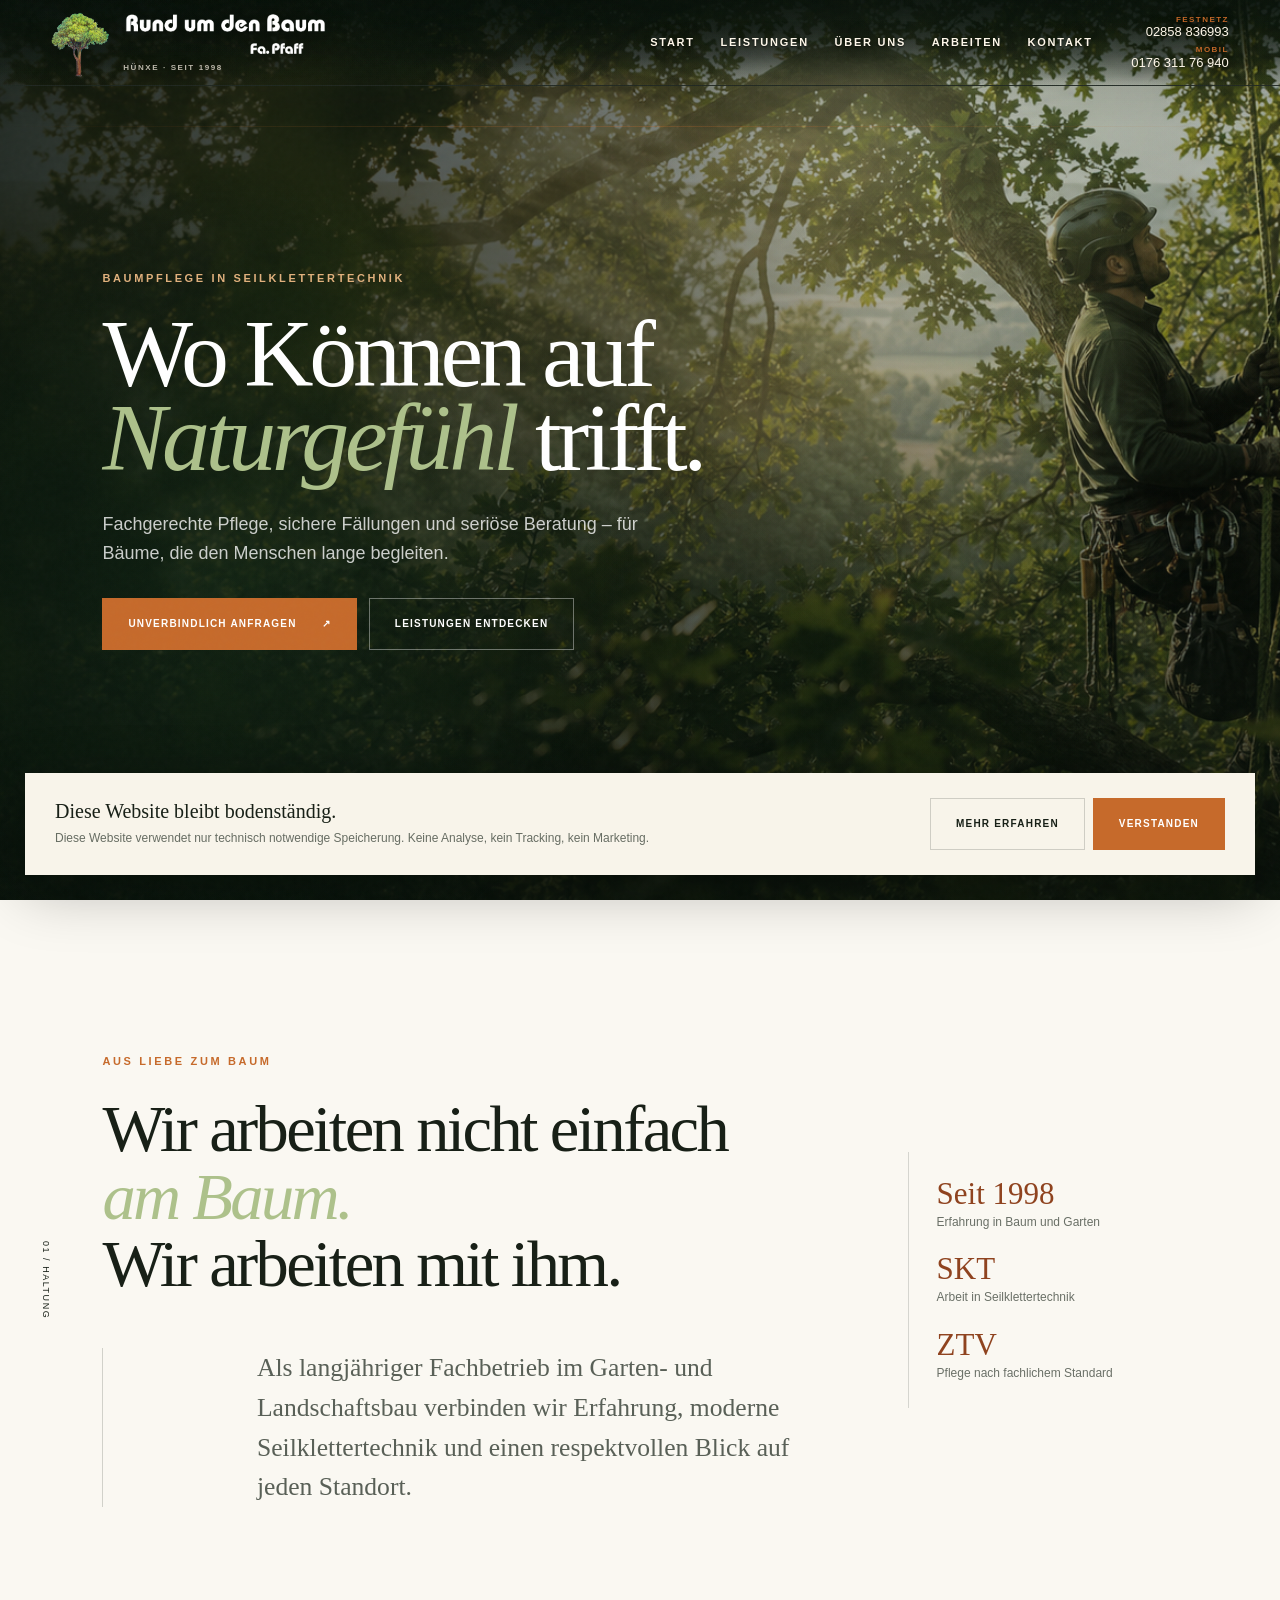
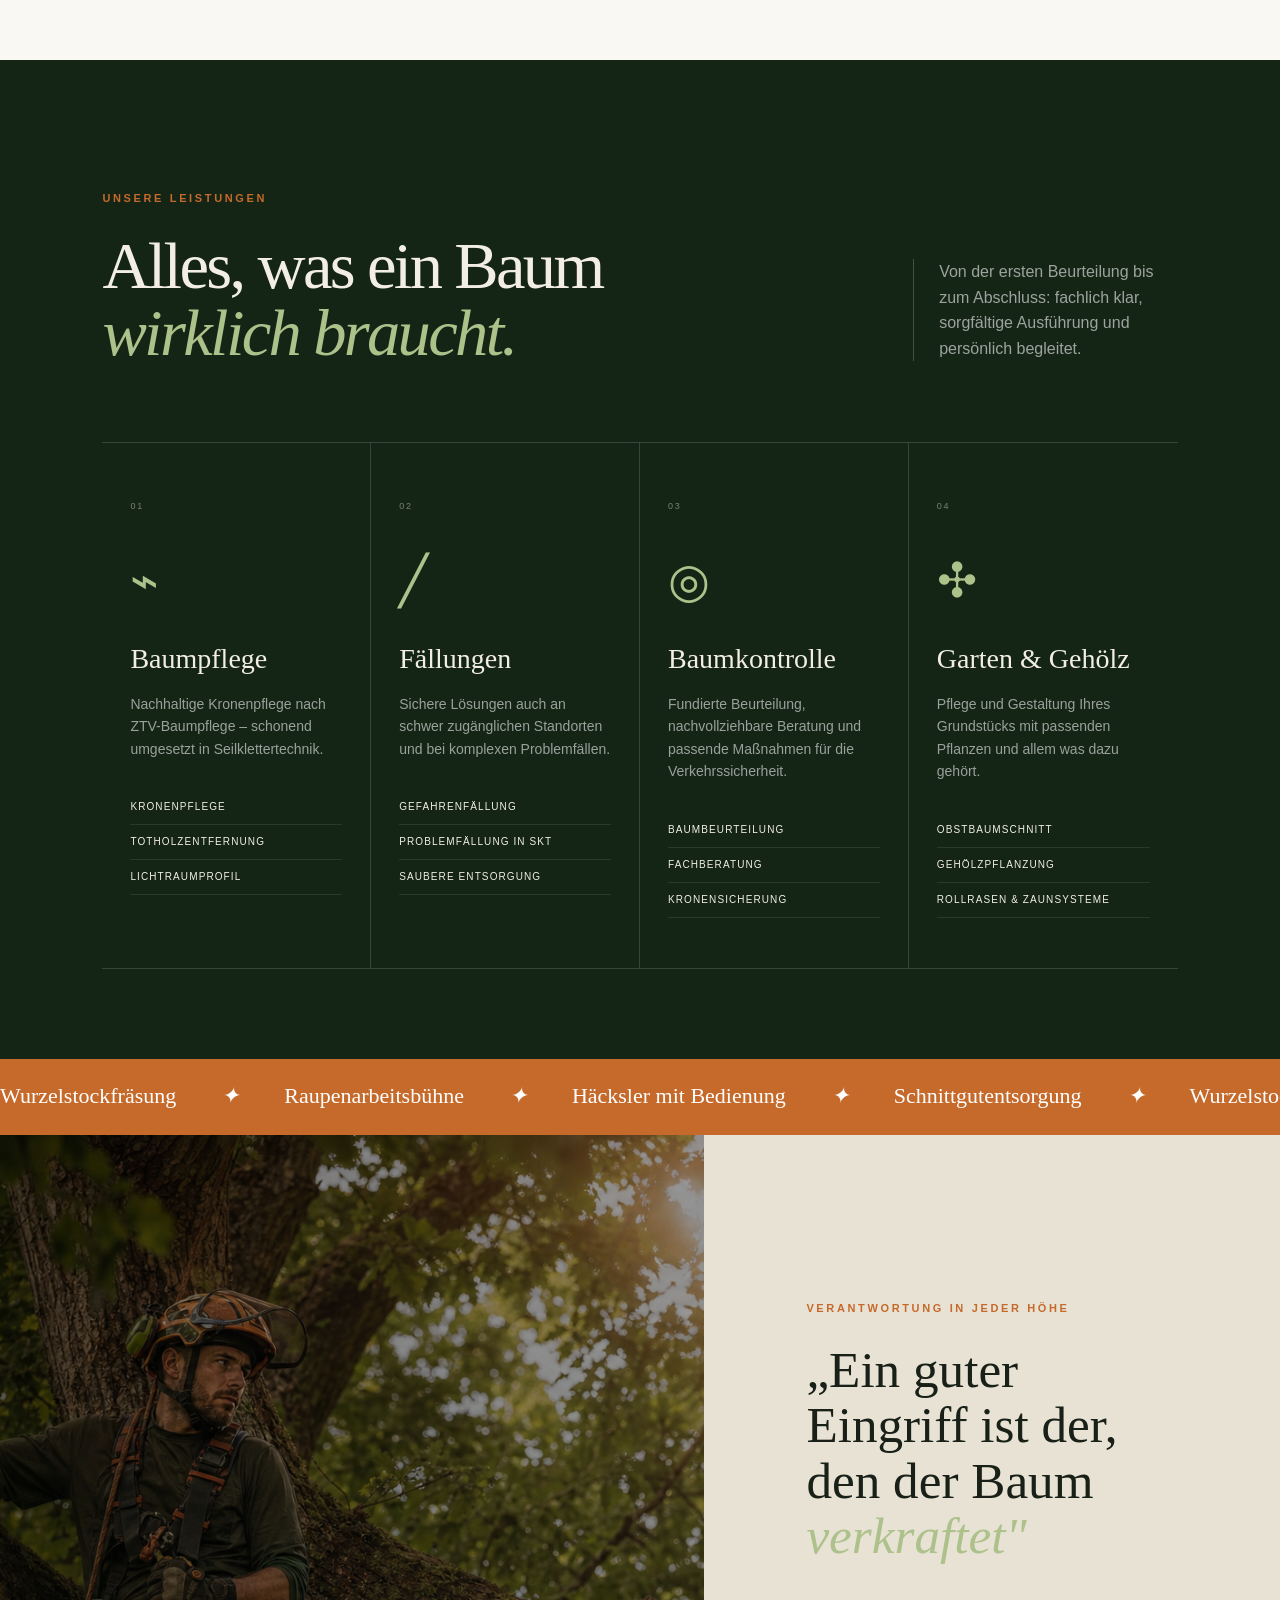
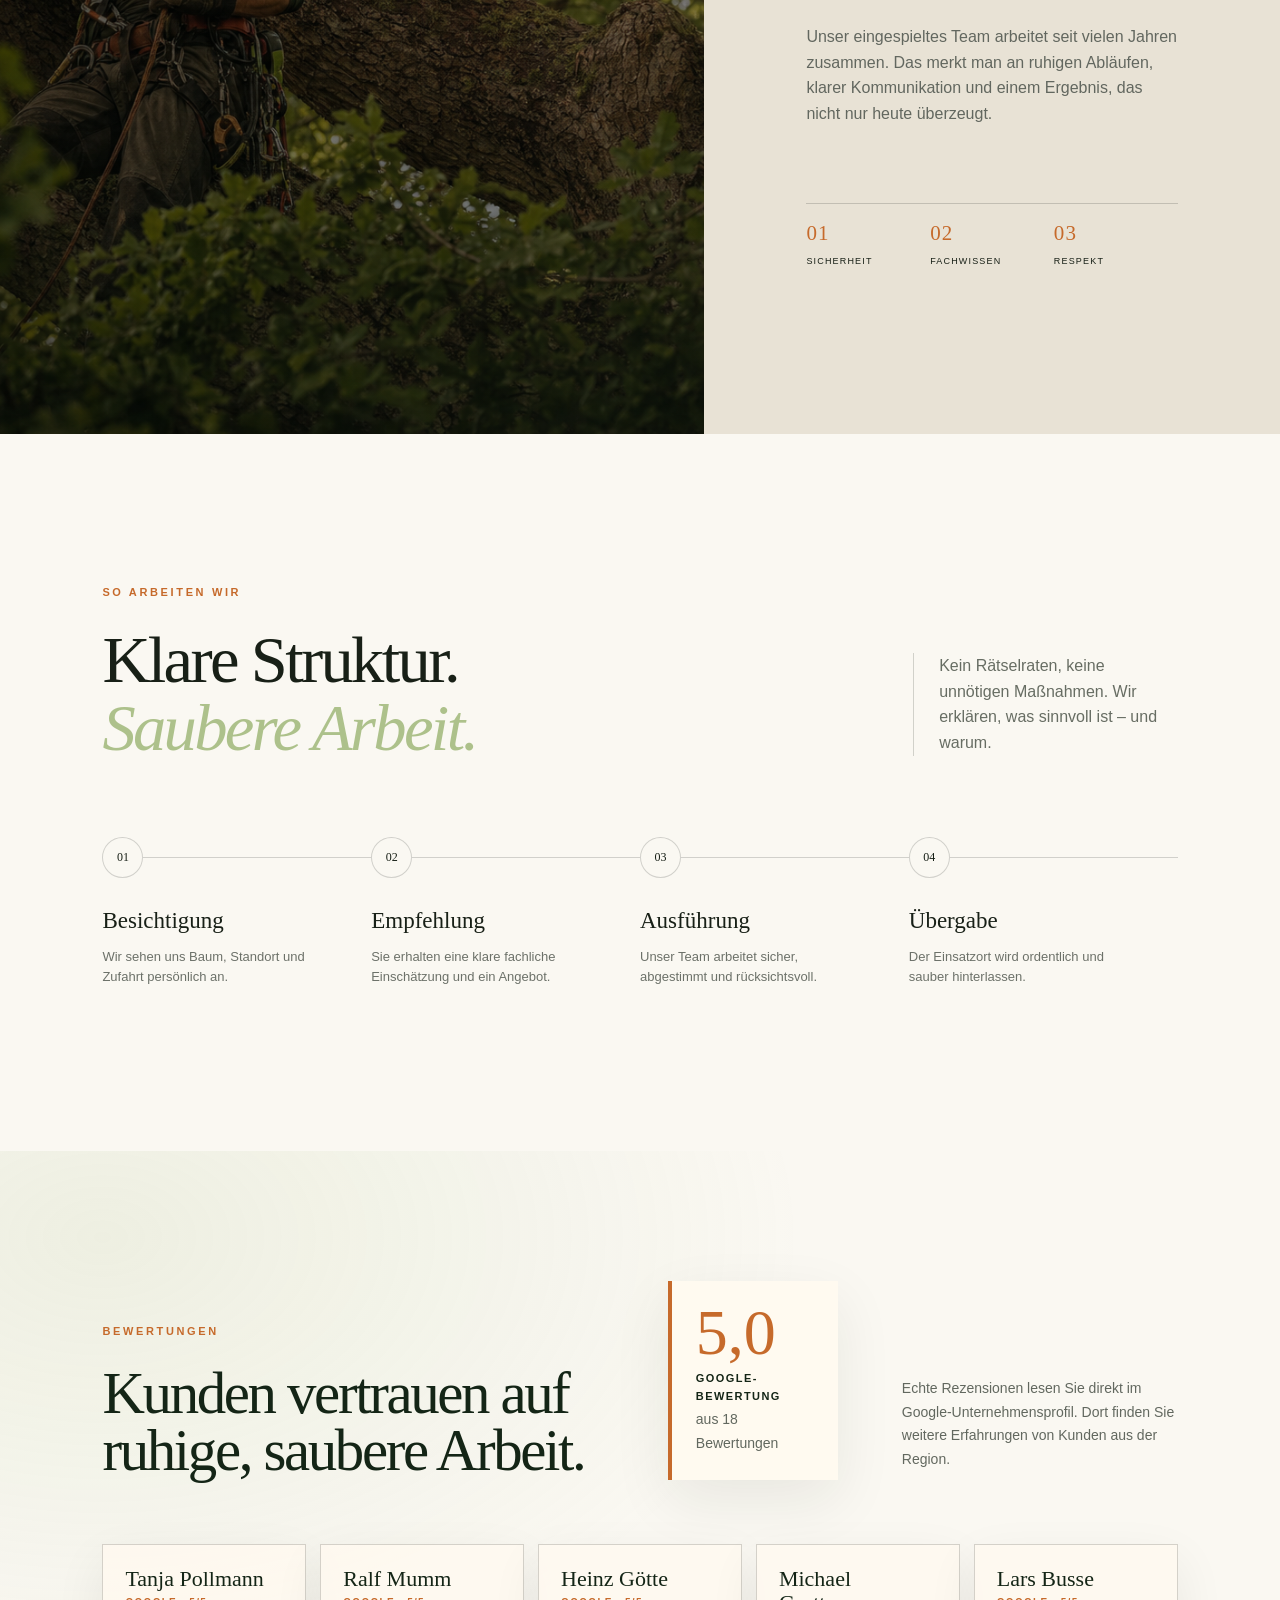
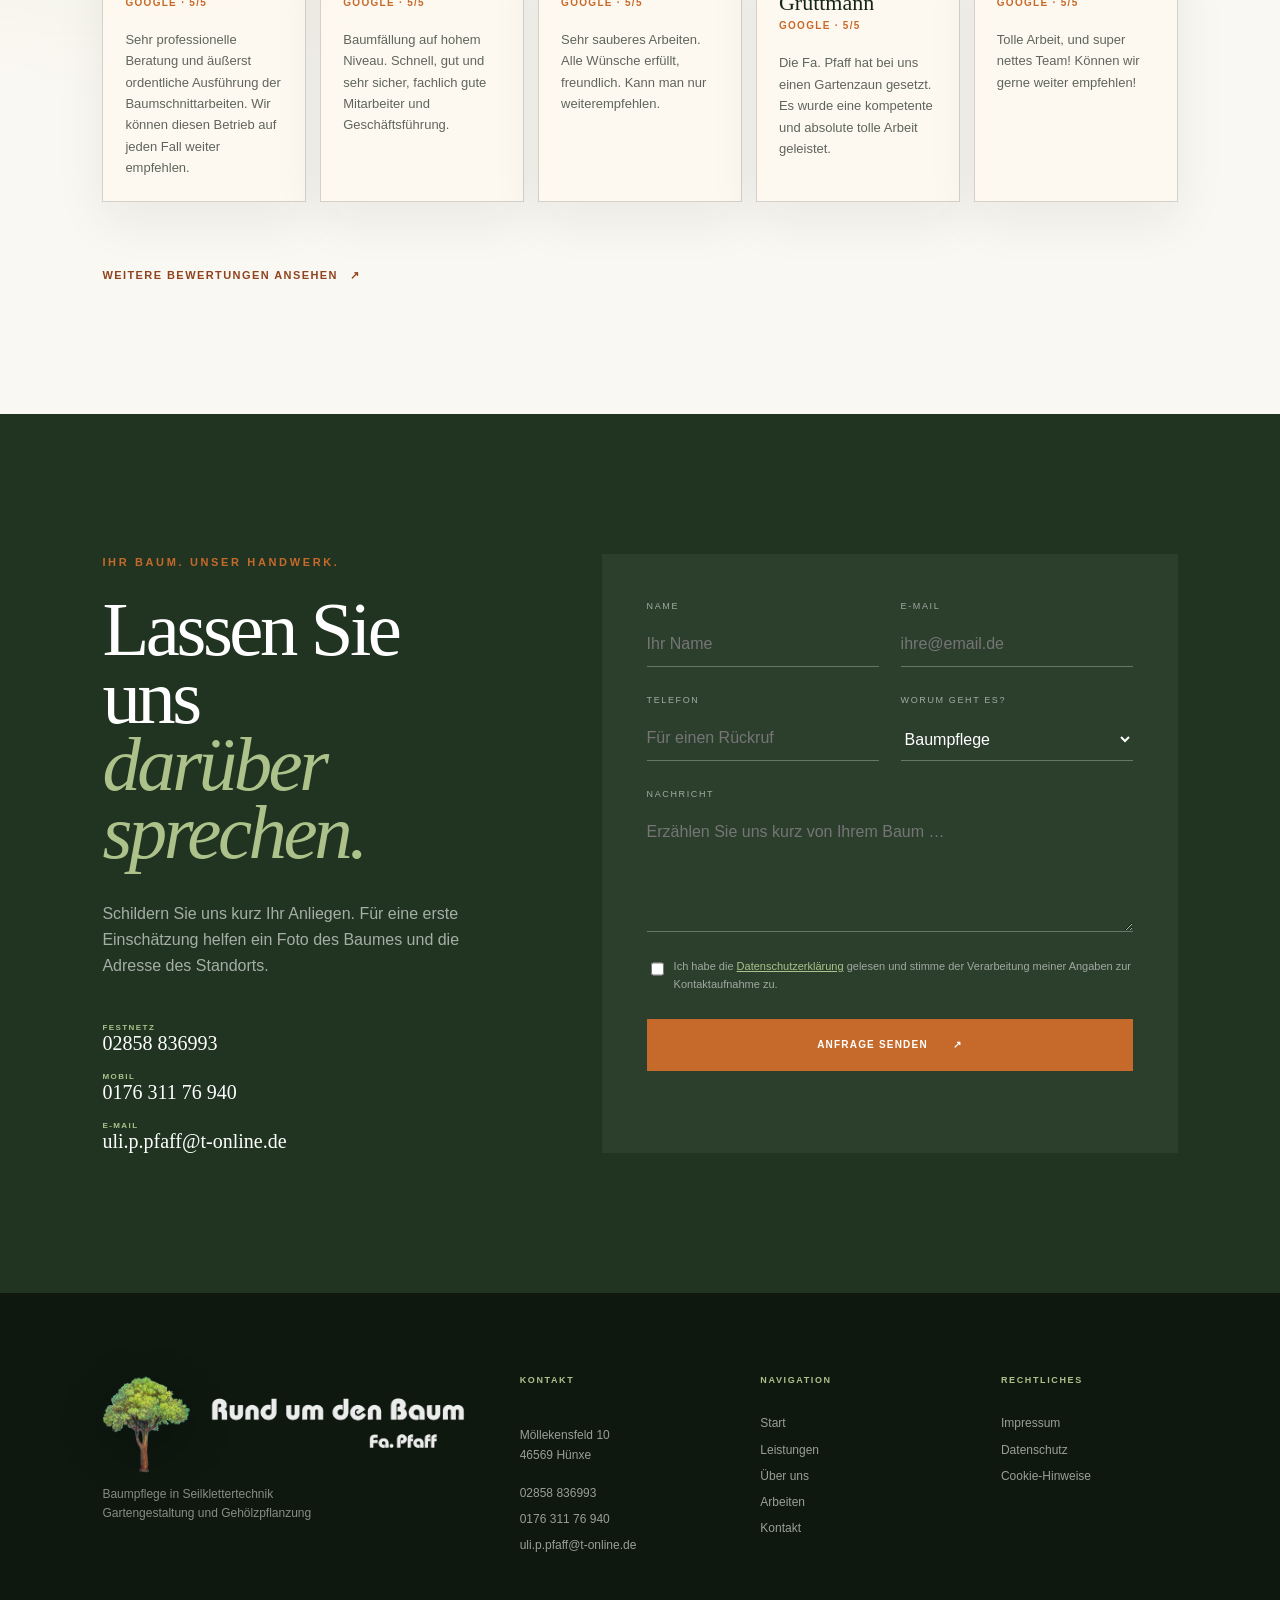
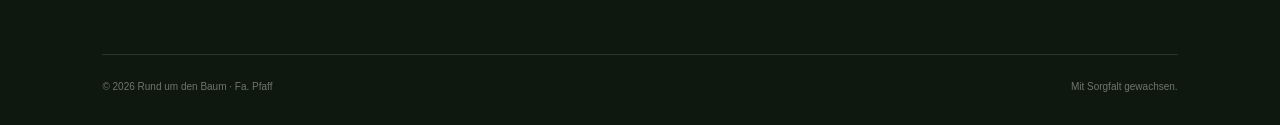
==== index.html @ 2cb0882c "feat: finalize Pfaff website structure, form flow and invoice assets" ====
<!doctype html>
<html lang="de">
<head>
  <meta charset="utf-8">
  <meta name="viewport" content="width=device-width,initial-scale=1">
  <meta name="description" content="Rund um den Baum - Fachbetrieb für Baumpflege, Baumfällung und Gartengestaltung in Hünxe und Umgebung.">

  <title>Rund um den Baum | Fa. Pfaff</title>

  <link rel="icon" href="assets/favicon/pfaff-icon.ico?v=20260626" sizes="any">
  <link rel="icon" type="image/png" sizes="32x32" href="assets/favicon/pfaff-icon-32.png?v=20260626">
  <link rel="icon" type="image/png" sizes="16x16" href="assets/favicon/pfaff-icon-16.png?v=20260626">
  <link rel="apple-touch-icon" sizes="180x180" href="assets/favicon/pfaff-apple-touch.png?v=20260626">
  <link rel="manifest" href="site.webmanifest?v=20260626">

  <link rel="stylesheet" href="styles/variables.css">
  <link rel="stylesheet" href="styles/global.css">
  <link rel="stylesheet" href="styles/start.css">
</head>

<body>
  <div class="page-noise" aria-hidden="true"></div>

  <header class="site-header">
    <a class="brand" href="index.html" aria-label="Rund um den Baum - Startseite">
      <span class="brand-tree">
        <img src="assets/media/logo-tree.png" alt="">
      </span>

      <span class="brand-wordmark-wrap">
        <img class="brand-wordmark" src="assets/media/logo-wordmark.png" alt="Rund um den Baum · Fa. Pfaff">
        <span class="brand-meta">Hünxe · seit 1998</span>
      </span>
    </a>

    <button class="menu-toggle" type="button" aria-expanded="false" aria-controls="main-nav">
      <span></span>
      <span></span>
    </button>

    <nav id="main-nav" aria-label="Hauptnavigation">
      <a href="index.html">Start</a>
      <a href="services.html">Leistungen</a>
      <a href="about.html">Über uns</a>
      <a href="projects.html">Arbeiten</a>
      <a href="contact.html">Kontakt</a>
      <a class="nav-mobile-contact" href="mailto:uli.p.pfaff@t-online.de">E-Mail schreiben</a>
    </nav>

    <div class="header-contact" aria-label="Telefonnummern">
      <a href="tel:+492858836993">
        <span>Festnetz</span>
        02858 836993
      </a>

      <a href="tel:+4917631176940">
        <span>Mobil</span>
        0176 311 76 940
      </a>
    </div>
  </header>

  <main>
    <section class="hero" id="start" data-header-theme="dark">
      <video
        class="hero-video"
        autoplay
        muted
        loop
        playsinline
        poster="assets/media/hero-arborist.png"
        aria-hidden="true"
      >
        <source src="assets/media/hero-tree-video.mp4" type="video/mp4">
      </video>

      <div class="sun-wash" aria-hidden="true"></div>
      <div class="leaf-field" aria-hidden="true"></div>

      <div class="hero-content">
        <p class="eyebrow reveal">Baumpflege in Seilklettertechnik</p>

        <h1 class="reveal">
          Wo Können auf<br>
          <em>Naturgefühl</em> trifft.
        </h1>

        <p class="hero-lead reveal">
          Fachgerechte Pflege, sichere Fällungen und seriöse Beratung – für Bäume,
          die den Menschen lange begleiten.
        </p>

        <div class="hero-actions reveal">
          <a class="button button-primary" href="contact.html">
            Unverbindlich anfragen <span>↗</span>
          </a>

          <a class="button button-ghost" href="services.html">
            Leistungen entdecken
          </a>
        </div>
      </div>

      <div class="hero-trust reveal">
        <span><b>SKT</b> Seilklettertechnik</span>
        <span><b>ZTV</b> Fachgerechte Pflege</span>
        <span><b>Seit 1998</b> zertifizierter Fachbetrieb</span>
      </div>

      <a class="scroll-cue" href="index.html#intro">
        <span>Entdecken</span>
        <i></i>
      </a>
    </section>

    <section class="intro section-light" id="intro" data-header-theme="light">
      <div class="section-index reveal">01 / Haltung</div>

      <div class="intro-copy">
        <p class="eyebrow reveal">Aus Liebe zum Baum</p>

        <h2 class="display reveal">
          Wir arbeiten nicht einfach <em>am Baum.</em><br>
          Wir arbeiten mit ihm.
        </h2>

        <p class="large-copy reveal">
          Als langjähriger Fachbetrieb im Garten- und Landschaftsbau verbinden wir
          Erfahrung, moderne Seilklettertechnik und einen respektvollen Blick auf
          jeden Standort.
        </p>
      </div>

      <div class="intro-proof reveal" aria-label="Fachliche Eckdaten">
        <span>
          <b>Seit 1998</b>
          Erfahrung in Baum und Garten
        </span>

        <span>
          <b>SKT</b>
          Arbeit in Seilklettertechnik
        </span>

        <span>
          <b>ZTV</b>
          Pflege nach fachlichem Standard
        </span>
      </div>
    </section>

    <section class="services section-dark" id="leistungen" data-header-theme="dark">
      <div class="section-heading">
        <div>
          <p class="eyebrow reveal">Unsere Leistungen</p>

          <h2 class="display reveal">
            Alles, was ein Baum<br>
            <em>wirklich braucht.</em>
          </h2>
        </div>

        <p class="section-note reveal">
          Von der ersten Beurteilung bis zum Abschluss: fachlich klar,
          sorgfältige Ausführung und persönlich begleitet.
        </p>
      </div>

      <div class="service-list">
        <article class="service-card reveal">
          <span class="service-number">01</span>
          <div class="service-icon">⌁</div>

          <h3>Baumpflege</h3>

          <p>
            Nachhaltige Kronenpflege nach ZTV-Baumpflege – schonend umgesetzt
            in Seilklettertechnik.
          </p>

          <ul>
            <li>Kronenpflege</li>
            <li>Totholzentfernung</li>
            <li>Lichtraumprofil</li>
          </ul>
        </article>

        <article class="service-card reveal">
          <span class="service-number">02</span>
          <div class="service-icon">╱</div>

          <h3>Fällungen</h3>

          <p>
            Sichere Lösungen auch an schwer zugänglichen Standorten und bei
            komplexen Problemfällen.
          </p>

          <ul>
            <li>Gefahrenfällung</li>
            <li>Problemfällung in SKT</li>
            <li>Saubere Entsorgung</li>
          </ul>
        </article>

        <article class="service-card reveal">
          <span class="service-number">03</span>
          <div class="service-icon">◎</div>

          <h3>Baumkontrolle</h3>

          <p>
            Fundierte Beurteilung, nachvollziehbare Beratung und passende
            Maßnahmen für die Verkehrssicherheit.
          </p>

          <ul>
            <li>Baumbeurteilung</li>
            <li>Fachberatung</li>
            <li>Kronensicherung</li>
          </ul>
        </article>

        <article class="service-card reveal">
          <span class="service-number">04</span>
          <div class="service-icon">✣</div>

          <h3>Garten & Gehölz</h3>

          <p>
            Pflege und Gestaltung Ihres Grundstücks mit passenden Pflanzen und allem  was dazu gehört.
          </p>

          <ul>
            <li>Obstbaumschnitt</li>
            <li>Gehölzpflanzung</li>
            <li>Rollrasen & Zaunsysteme</li>
          </ul>
        </article>
      </div>

      <div class="service-ticker" aria-label="Weitere Leistungen">
        <div>
          <span>Wurzelstockfräsung</span>
          <i>✦</i>
          <span>Raupenarbeitsbühne</span>
          <i>✦</i>
          <span>Häcksler mit Bedienung</span>
          <i>✦</i>
          <span>Schnittgutentsorgung</span>
          <i>✦</i>
        </div>
      </div>
    </section>

    <section class="manifesto" id="haltung" data-header-theme="light">
      <div
        class="manifesto-image"
        role="img"
        aria-label="Baumpfleger arbeitet professionell in einer alten Baumkrone"
      ></div>

      <div class="manifesto-panel">
        <p class="eyebrow reveal">Verantwortung in jeder Höhe</p>

        <blockquote class="reveal">
          „Ein guter Eingriff ist der, den der Baum <em>verkraftet"</em> 
          
        </blockquote>

        <p class="reveal">
          Unser eingespieltes Team arbeitet seit vielen Jahren zusammen.
          Das merkt man an ruhigen Abläufen, klarer Kommunikation und einem
          Ergebnis, das nicht nur heute überzeugt.
        </p>

        <div class="values reveal">
          <span><b>01</b>Sicherheit</span>
          <span><b>02</b>Fachwissen</span>
          <span><b>03</b>Respekt</span>
        </div>
      </div>
    </section>

    <section class="process section-light" id="ablauf" data-header-theme="light">
      <div class="section-heading">
        <div>
          <p class="eyebrow reveal">So arbeiten wir</p>

          <h2 class="display reveal">
            Klare Struktur.<br>
            <em>Saubere Arbeit.</em>
          </h2>
        </div>

        <p class="section-note reveal">
          Kein Rätselraten, keine unnötigen Maßnahmen. Wir erklären, was sinnvoll
          ist – und warum.
        </p>
      </div>

      <div class="process-line">
        <article class="reveal">
          <b>01</b>
          <h3>Besichtigung</h3>
          <p>Wir sehen uns Baum, Standort und Zufahrt persönlich an.</p>
        </article>

        <article class="reveal">
          <b>02</b>
          <h3>Empfehlung</h3>
          <p>Sie erhalten eine klare fachliche Einschätzung und ein Angebot.</p>
        </article>

        <article class="reveal">
          <b>03</b>
          <h3>Ausführung</h3>
          <p>Unser Team arbeitet sicher, abgestimmt und rücksichtsvoll.</p>
        </article>

        <article class="reveal">
          <b>04</b>
          <h3>Übergabe</h3>
          <p>Der Einsatzort wird ordentlich und sauber hinterlassen.</p>
        </article>
      </div>
    </section>

    <section class="reviews-band section-light" data-header-theme="light">
      <div>
        <p class="eyebrow reveal">Bewertungen</p>

        <h2 class="reveal">
          Kunden vertrauen auf<br>
          ruhige, saubere Arbeit.
        </h2>
      </div>

      <div class="reviews-score reveal">
        <strong>5,0</strong>
        <span>Google-Bewertung</span>
        <small>aus 18 Bewertungen</small>
      </div>

      <p class="reviews-copy reveal">
        Echte Rezensionen lesen Sie direkt im Google-Unternehmensprofil.
        Dort finden Sie weitere Erfahrungen von Kunden aus der Region.
      </p>

      <div class="reviews-list">
        <article class="review-card reveal">
          <div><strong>Tanja Pollmann</strong><span>Google · 5/5</span></div>
          <p>Sehr professionelle Beratung und äußerst ordentliche Ausführung der Baumschnittarbeiten. Wir können diesen Betrieb auf jeden Fall weiter empfehlen.</p>
        </article>

        <article class="review-card reveal">
          <div><strong>Ralf Mumm</strong><span>Google · 5/5</span></div>
          <p>Baumfällung auf hohem Niveau. Schnell, gut und sehr sicher, fachlich gute Mitarbeiter und Geschäftsführung.</p>
        </article>

        <article class="review-card reveal">
          <div><strong>Heinz Götte</strong><span>Google · 5/5</span></div>
          <p>Sehr sauberes Arbeiten. Alle Wünsche erfüllt, freundlich. Kann man nur weiterempfehlen.</p>
        </article>

        <article class="review-card reveal">
          <div><strong>Michael Gruttmann</strong><span>Google · 5/5</span></div>
          <p>Die Fa. Pfaff hat bei uns einen Gartenzaun gesetzt. Es wurde eine kompetente und absolute tolle Arbeit geleistet.</p>
        </article>

        <article class="review-card reveal">
          <div><strong>Lars Busse</strong><span>Google · 5/5</span></div>
          <p>Tolle Arbeit, und super nettes Team! Können wir gerne weiter empfehlen!</p>
        </article>
      </div>

      <a
        class="reviews-link reveal"
        href="https://www.google.com/search?q=Joshua+Pfaff+-+Rund+um+den+Baum+-+Baumpflege+-+Ehemals+Ulrich+Pfaff+Reviews"
        target="_blank"
        rel="noopener"
      >
        Weitere Bewertungen ansehen <span>↗</span>
      </a>
    </section>

    <section class="contact" id="kontakt" data-header-theme="dark">
      <div class="contact-copy">
        <p class="eyebrow reveal">Ihr Baum. Unser Handwerk.</p>

        <h2 class="reveal">
          Lassen Sie uns<br>
          <em>darüber sprechen.</em>
        </h2>

        <p class="reveal">
          Schildern Sie uns kurz Ihr Anliegen. Für eine erste Einschätzung helfen
          ein Foto des Baumes und die Adresse des Standorts.
        </p>

        <div class="contact-direct reveal">
          <a href="tel:+492858836993">
            <small>Festnetz</small>
            02858 836993
          </a>

          <a href="tel:+4917631176940">
            <small>Mobil</small>
            0176 311 76 940
          </a>

          <a href="mailto:uli.p.pfaff@t-online.de">
            <small>E-Mail</small>
            uli.p.pfaff@t-online.de
          </a>
        </div>
      </div>

      <form
        class="contact-form reveal"
        id="contact-form"
        name="kontakt"
        method="post"
        action="thanks.html"
        data-netlify="true"
        netlify-honeypot="company"
        enctype="multipart/form-data"
      >
        <input type="hidden" name="form-name" value="kontakt">
        <p class="form-trap" aria-hidden="true">
          <label>
            Firma
            <input name="company" tabindex="-1" autocomplete="off">
          </label>
        </p>

        <label>
          <span>Name</span>
          <input name="name" autocomplete="name" required placeholder="Ihr Name">
        </label>

        <label>
          <span>E-Mail</span>
          <input type="email" name="email" autocomplete="email" required placeholder="ihre@email.de">
        </label>

        <label>
          <span>Telefon</span>
          <input type="tel" name="phone" autocomplete="tel" placeholder="Für einen Rückruf">
        </label>

        <label>
          <span>Worum geht es?</span>
          <select name="service">
            <option>Baumpflege</option>
            <option>Baumfällung</option>
            <option>Baumkontrolle</option>
            <option>Wurzelstockfräsung</option>
            <option>Garten- und Gehölzpflege</option>
            <option>Sonstiges</option>
          </select>
        </label>

        <label class="full">
          <span>Nachricht</span>
          <textarea
            name="message"
            rows="4"
            required
            placeholder="Erzählen Sie uns kurz von Ihrem Baum …"
          ></textarea>
        </label>

        <label class="photo-upload full">
          <span>Fotos hochladen</span>
          <input type="file" name="photos" accept="image/*" multiple>
          <small>Auf Tablet und Smartphone können Sie hier Fotos vom Baum auswählen.</small>
        </label>
        <label class="consent full">
          <input type="checkbox" required>

          <span>
            Ich habe die
            <button type="button" data-modal="datenschutz">Datenschutzerklärung</button>
            gelesen und stimme der Verarbeitung meiner Angaben zur Kontaktaufnahme zu.
          </span>
        </label>

        <button class="button button-primary full" type="submit">
          Anfrage senden <span>↗</span>
        </button>

        <p class="form-status full" role="status"></p>
      </form>
    </section>
  </main>

  <nav class="mobile-bottom-nav is-five" aria-label="Mobile Navigation">
    <a class="mobile-bottom-link is-active" href="index.html" aria-current="page">
      <span class="nav-home-icon" aria-hidden="true"></span>
      <span>Start</span>
    </a>

    <a class="mobile-bottom-link" href="services.html">
      <img src="assets/icons/trimming.png" alt="" aria-hidden="true">
      <span>Leistungen</span>
    </a>

    <a class="mobile-bottom-link" href="about.html">
      <img src="assets/icons/about.png" alt="" aria-hidden="true">
      <span>&Uuml;ber uns</span>
    </a>

    <a class="mobile-bottom-link" href="projects.html">
      <img src="assets/icons/galerie.png" alt="" aria-hidden="true">
      <span>Arbeiten</span>
    </a>

    <button
      class="mobile-bottom-link mobile-contact-trigger"
      type="button"
      aria-expanded="false"
      aria-controls="mobile-contact-actions"
    >
      <img src="assets/icons/telephone.png" alt="" aria-hidden="true">
      <span>Kontakt</span>
    </button>

    <div class="mobile-contact-actions" id="mobile-contact-actions" hidden>
      <a href="tel:+492858836993">
        <img src="assets/icons/telephone.png" alt="" aria-hidden="true">
        <span>
          <b>Festnetz</b>
          <small>02858 836993</small>
        </span>
      </a>

      <a href="tel:+4917631176940">
        <img src="assets/icons/mobile.png" alt="" aria-hidden="true">
        <span>
          <b>Mobil</b>
          <small>0176 311 76 940</small>
        </span>
      </a>

      <a href="https://wa.me/4917631176940?text=Hallo%20Rund%20um%20den%20Baum%2C%20ich%20habe%20eine%20Anfrage.">
        <img src="assets/icons/whatsapp.png" alt="" aria-hidden="true">
        <span>
          <b>WhatsApp</b>
          <small>Nachricht senden</small>
        </span>
      </a>

      <a href="contact.html">
        <img src="assets/icons/mail.png" alt="" aria-hidden="true">
        <span>
          <b>Schreiben</b>
          <small>Zum Kontaktformular</small>
        </span>
      </a>
    </div>
  </nav>

  <footer data-header-theme="dark">
    <div class="footer-brand">
      <div class="footer-logo-lockup">
        <img class="footer-logo-tree" src="assets/media/logo-tree.png" alt="">
        <img class="footer-logo-wordmark" src="assets/media/logo-wordmark.png" alt="Rund um den Baum, Fa. Pfaff">
      </div>

      <p>
        Baumpflege in Seilklettertechnik<br>
        Gartengestaltung und Gehölzpflanzung
      </p>
    </div>

    <div>
      <h3>Kontakt</h3>

      <p>
        Möllekensfeld 10<br>
        46569 Hünxe
      </p>

      <a href="tel:+492858836993">02858 836993</a>
      <a href="tel:+4917631176940">0176 311 76 940</a>
      <a href="mailto:uli.p.pfaff@t-online.de">uli.p.pfaff@t-online.de</a>
    </div>

    <div>
      <h3>Navigation</h3>

      <a href="index.html">Start</a>
      <a href="services.html">Leistungen</a>
      <a href="about.html">Über uns</a>
      <a href="projects.html">Arbeiten</a>
      <a href="contact.html">Kontakt</a>
    </div>

    <div>
      <h3>Rechtliches</h3>

      <button type="button" data-modal="impressum">Impressum</button>
      <button type="button" data-modal="datenschutz">Datenschutz</button>
      <button type="button" data-modal="cookies">Cookie-Hinweise</button>
    </div>

    <div class="footer-bottom">
      <span>© <span id="year"></span> Rund um den Baum · Fa. Pfaff</span>
      <span>Mit Sorgfalt gewachsen.</span>
    </div>
  </footer>

  <div class="cookie-banner" id="cookie-banner" hidden>
    <div>
      <strong>Diese Website bleibt bodenständig.</strong>

      <p>
        Diese Website verwendet nur technisch notwendige Speicherung.
        Keine Analyse, kein Tracking, kein Marketing.
      </p>
    </div>

    <div>
      <button class="button button-ghost" type="button" data-modal="cookies">
        Mehr erfahren
      </button>

      <button class="button button-primary" type="button" id="cookie-ok">
        Verstanden
      </button>
    </div>
  </div>

  <dialog id="legal-modal">
    <button class="modal-close" type="button" aria-label="Schließen">×</button>
    <div class="modal-content"></div>
  </dialog>

  <script src="scripts/global.js" defer></script>
  <script src="scripts/contact.js" defer></script>
  <script src="scripts/start.js" defer></script>
</body>
</html>
---- styles/variables.css ----
:root {
  /* Brand colors */
  --color-ink: #182017;
  --color-forest: #142516;
  --color-forest-soft: #203421;
  --color-moss: #60734b;
  --color-leaf: #adc18b;
  --color-cream: #f2eee4;
  --color-paper: #faf8f2;
  --color-amber: #c66a2b;
  --color-copper: #8f431f;
  --color-nav-on-hero: #fff8ea;
  --color-nav-accent: #c66a2b;

  /* Transparent colors */
  --color-line: rgba(24, 32, 23, .18);
  --color-white-10: rgba(255, 255, 255, .1);
  --color-white-15: rgba(255, 255, 255, .15);
  --color-white-20: rgba(255, 255, 255, .2);
  --color-white-28: rgba(255, 255, 255, .28);
  --color-white-38: rgba(255, 255, 255, .38);
  --color-white-55: rgba(255, 255, 255, .55);
  --color-white-58: rgba(255, 255, 255, .58);
  --color-white-60: rgba(255, 255, 255, .6);
  --color-white-78: rgba(255, 255, 255, .78);

  /* Typography */
  --font-serif: Georgia, "Times New Roman", serif;
  --font-sans: Arial, Helvetica, sans-serif;

  /* Layout */
  --container-x: 8vw;
  --header-height: 86px;
  --header-height-scrolled: 72px;
  --section-y: 130px;
  --section-y-mobile: 90px;

  /* Motion */
  --transition-fast: .3s ease;
  --transition-medium: .4s ease;
  --transition-reveal: .9s cubic-bezier(.2, .7, .2, 1);

  /* Effects */
  --shadow-header: 0 6px 30px rgba(0, 0, 0, .07);
  --shadow-cookie: 0 15px 60px rgba(0, 0, 0, .28);
  --shadow-modal: 0 30px 100px rgba(0, 0, 0, .4);
}
---- styles/global.css ----
*,
*::before,
*::after {
  box-sizing: border-box;
}

html {
  scroll-behavior: smooth;
}

body {
  margin: 0;
  overflow-x: hidden;
  background: var(--color-paper);
  color: var(--color-ink);
  font-family: var(--font-sans);
  font-size: 16px;
  line-height: 1.6;
}

a {
  color: inherit;
  text-decoration: none;
}

button,
input,
textarea,
select {
  font: inherit;
}

img {
  display: block;
  max-width: 100%;
}

.form-trap {
  position: absolute;
  width: 1px;
  height: 1px;
  margin: -1px;
  overflow: hidden;
  clip: rect(0 0 0 0);
  white-space: nowrap;
}

.page-noise {
  position: fixed;
  z-index: 20;
  inset: 0;
  pointer-events: none;
  opacity: .035;
  background-image: url("data:image/svg+xml,%3Csvg viewBox='0 0 180 180' xmlns='http://www.w3.org/2000/svg'%3E%3Cfilter id='n'%3E%3CfeTurbulence type='fractalNoise' baseFrequency='.85' numOctaves='3' stitchTiles='stitch'/%3E%3C/filter%3E%3Crect width='100%25' height='100%25' filter='url(%23n)' opacity='.65'/%3E%3C/svg%3E");
}

.site-header {
  position: fixed;
  z-index: 15;
  top: 0;
  right: 0;
  left: 0;
  height: var(--header-height);
  padding: 0 4vw;
  display: flex;
  align-items: center;
  gap: 3vw;
  isolation: isolate;
  color: var(--color-nav-on-hero);
  border-bottom: 1px solid rgba(255, 255, 255, .1);
  transition:
    color var(--transition-medium),
    background var(--transition-medium),
    border-color var(--transition-medium),
    box-shadow var(--transition-medium),
    backdrop-filter var(--transition-medium);
}

.site-header::before {
  content: "";
  position: absolute;
  z-index: -1;
  inset: 0 0 -42px;
  pointer-events: none;
  background:
    linear-gradient(90deg, transparent 0%, rgba(198, 106, 43, .28) 50%, transparent 100%) bottom / 100% 1px no-repeat,
    linear-gradient(180deg, rgba(8, 17, 10, .22), rgba(8, 17, 10, 0));
  opacity: .95;
  transition: opacity var(--transition-medium);
}

.site-header.is-on-dark {
  background:
    radial-gradient(ellipse at 83% 0%, rgba(8, 17, 10, .76) 0%, rgba(8, 17, 10, .46) 33%, rgba(8, 17, 10, 0) 72%),
    radial-gradient(ellipse at 8% 0%, rgba(8, 17, 10, .7) 0%, rgba(8, 17, 10, .34) 34%, rgba(8, 17, 10, 0) 70%),
    linear-gradient(180deg, rgba(8, 17, 10, .78) 0%, rgba(8, 17, 10, .34) 66%, rgba(8, 17, 10, 0) 100%);
  color: var(--color-nav-on-hero);
  border-color: rgba(255, 255, 255, .1);
  box-shadow: none;
  backdrop-filter: none;
}

.site-header.is-on-light {
  background:
    linear-gradient(180deg, rgba(250, 248, 242, .96) 0%, rgba(250, 248, 242, .78) 72%, rgba(250, 248, 242, 0) 100%);
  color: var(--color-ink);
  border-color: var(--color-line);
  box-shadow: 0 10px 38px rgba(24, 32, 23, .06);
  backdrop-filter: blur(10px);
}

.site-header.is-on-dark::before {
  opacity: .95;
}

.site-header.is-on-light::before {
  opacity: 0;
}

.brand {
  display: flex;
  align-items: center;
  gap: 14px;
  margin-right: auto;
  text-shadow: 0 2px 16px rgba(0, 0, 0, .45);
}

.site-header.is-on-light .brand {
  text-shadow: none;
}

.brand-tree {
  width: 58px;
  height: 62px;
  display: grid;
  place-items: center;
  flex: 0 0 auto;
  filter: drop-shadow(0 8px 16px rgba(0, 0, 0, .24));
}

.brand-tree img {
  width: 100%;
  height: 100%;
  object-fit: contain;
}

.brand-wordmark-wrap {
  display: grid;
  gap: 4px;
  align-items: center;
  min-width: 180px;
}

.brand-wordmark {
  width: clamp(170px, 16vw, 250px);
  height: auto;
  filter:
    invert(1)
    brightness(1.85)
    drop-shadow(0 2px 10px rgba(0, 0, 0, .65));
  transition:
    filter var(--transition-medium),
    opacity var(--transition-medium);
}

.site-header.is-on-light .brand-wordmark {
  filter: none;
}

.brand-meta {
  color: rgba(255, 248, 234, .72);
  font-size: 8px;
  font-weight: 800;
  letter-spacing: .2em;
  text-transform: uppercase;
}

.site-header.is-on-light .brand-meta {
  color: rgba(24, 32, 23, .62);
}

.site-header nav {
  display: flex;
  gap: clamp(18px, 2vw, 34px);
  align-items: center;
}

.nav-mobile-contact {
  display: none;
}

.site-header nav a {
  position: relative;
  color: inherit;
  font-size: 11px;
  font-weight: 800;
  letter-spacing: .16em;
  text-shadow:
    0 1px 2px rgba(0, 0, 0, .68),
    0 0 22px rgba(0, 0, 0, .42);
  text-transform: uppercase;
  transition:
    color var(--transition-fast),
    opacity var(--transition-fast),
    text-shadow var(--transition-fast);
}

.site-header.is-on-light nav a {
  color: var(--color-ink);
  text-shadow: none;
}

.site-header nav a::after {
  content: "";
  position: absolute;
  right: 100%;
  bottom: -8px;
  left: 0;
  height: 2px;
  border-radius: 999px;
  background: linear-gradient(90deg, transparent, var(--color-nav-accent), transparent);
  transition: var(--transition-fast);
}

.site-header nav a:hover {
  color: var(--color-nav-accent);
}

.site-header nav a:hover::after {
  right: 0;
}

.header-contact {
  display: grid;
  gap: 5px;
  justify-items: end;
}

.header-contact a {
  color: var(--color-nav-on-hero);
  font-size: 13px;
  line-height: 1.2;
  text-align: right;
  text-shadow: 0 1px 14px rgba(0, 0, 0, .52);
  transition:
    color var(--transition-medium),
    text-shadow var(--transition-medium);
}

.site-header.is-on-light .header-contact a {
  color: var(--color-ink);
  text-shadow: none;
}

.header-contact span {
  display: block;
  color: var(--color-nav-accent);
  font-size: 8px;
  font-weight: 800;
  letter-spacing: .18em;
  text-transform: uppercase;
}

.menu-toggle {
  display: none;
  min-width: 112px;
  height: 46px;
  padding: 0 15px 0 18px;
  align-items: center;
  grid-template-columns: auto 24px;
  column-gap: 12px;
  background:
    linear-gradient(180deg, rgba(8, 17, 10, .68), rgba(8, 17, 10, .44)),
    radial-gradient(circle at 20% 0%, rgba(198, 106, 43, .18), transparent 48%);
  border: 1px solid rgba(198, 106, 43, .58);
  border-radius: 999px;
  color: var(--color-cream);
  box-shadow:
    0 8px 25px rgba(0, 0, 0, .24),
    inset 0 0 0 1px rgba(255, 255, 255, .08);
  cursor: pointer;
  transition:
    color var(--transition-fast),
    border-color var(--transition-fast),
    background var(--transition-fast),
    box-shadow var(--transition-fast);
}

.menu-toggle::before {
  content: "MENÜ";
  grid-column: 1;
  grid-row: 1 / 3;
  color: currentColor;
  font-size: 9px;
  font-weight: 800;
  letter-spacing: .18em;
}

.menu-toggle:hover {
  color: #fff;
  border-color: rgba(198, 106, 43, .9);
  box-shadow:
    0 10px 30px rgba(0, 0, 0, .28),
    inset 0 0 0 1px rgba(255, 255, 255, .12);
}

.site-header.is-on-light .menu-toggle {
  background: transparent;
  border-color: var(--color-line);
  color: var(--color-ink);
  box-shadow: none;
}

.eyebrow {
  margin: 0 0 24px;
  color: var(--color-amber);
  font-size: 11px;
  font-weight: 700;
  letter-spacing: .24em;
  text-transform: uppercase;
}

.button {
  min-height: 52px;
  padding: 0 25px;
  border: 1px solid transparent;
  display: inline-flex;
  align-items: center;
  justify-content: center;
  gap: 25px;
  cursor: pointer;
  font-size: 10px;
  font-weight: 700;
  letter-spacing: .12em;
  text-transform: uppercase;
  transition: var(--transition-fast);
}

.button-primary {
  background: var(--color-amber);
  color: #fff;
}

.button-primary:hover {
  background: #df7b35;
  transform: translateY(-2px);
}

.button-ghost {
  background: transparent;
  color: inherit;
  border-color: var(--color-white-38);
}

.button-ghost:hover {
  background: var(--color-white-10);
}

.reviews-band {
  padding: 95px var(--container-x);
  display: grid;
  grid-template-columns: minmax(0, 1fr) minmax(170px, .28fr) minmax(260px, .55fr);
  gap: 5vw;
  align-items: end;
  background:
    radial-gradient(ellipse at 8% 10%, rgba(173, 193, 139, .16), transparent 42%),
    var(--color-paper);
  color: var(--color-ink);
}

.reviews-band h2 {
  margin: 0;
  color: var(--color-forest);
  font: 400 clamp(36px, 4.6vw, 70px) / .98 var(--font-serif);
  letter-spacing: -.04em;
}

.reviews-score {
  min-height: 178px;
  padding: 24px;
  display: grid;
  align-content: center;
  border-left: 4px solid var(--color-amber);
  background: #fffaf0;
  box-shadow: 0 20px 58px rgba(24, 32, 23, .08);
}

.reviews-score strong {
  color: var(--color-amber);
  font: 400 clamp(52px, 5vw, 76px) / .86 var(--font-serif);
}

.reviews-score span {
  margin-top: 10px;
  color: var(--color-forest);
  font-size: 11px;
  font-weight: 900;
  letter-spacing: .13em;
  text-transform: uppercase;
}

.reviews-score small,
.reviews-copy,
.reviews-link {
  color: #62685f;
  font-size: 14px;
  line-height: 1.7;
}

.reviews-score small {
  margin-top: 3px;
}

.reviews-copy {
  margin: 0 0 8px;
}

.reviews-list {
  grid-column: 1 / -1;
  display: grid;
  grid-template-columns: repeat(5, minmax(0, 1fr));
  gap: 14px;
}

.review-card {
  min-height: 210px;
  padding: 22px;
  display: grid;
  align-content: start;
  gap: 18px;
  background: rgba(255, 250, 240, .86);
  border: 1px solid var(--color-line);
  box-shadow: 0 18px 48px rgba(24, 32, 23, .07);
}

.review-card div {
  display: grid;
  gap: 4px;
}

.review-card strong {
  color: var(--color-forest);
  font: 400 22px / 1.08 var(--font-serif);
}

.review-card span {
  color: var(--color-amber);
  font-size: 10px;
  font-weight: 900;
  letter-spacing: .13em;
  text-transform: uppercase;
}

.review-card p {
  margin: 0;
  color: #5f655c;
  font-size: 13px;
  line-height: 1.65;
}

.reviews-link {
  justify-self: start;
  align-self: end;
  color: var(--color-copper);
  font-size: 11px;
  font-weight: 900;
  letter-spacing: .13em;
  text-transform: uppercase;
}

.reviews-link span {
  margin-left: 8px;
}

footer {
  padding: 80px var(--container-x) 30px;
  display: grid;
  grid-template-columns: 2fr repeat(3, 1fr);
  gap: 5vw;
  background: #0e180f;
  color: #fff;
  font-size: 12px;
}

footer h3 {
  margin: 0 0 20px;
  color: var(--color-leaf);
  font-size: 9px;
  letter-spacing: .18em;
  text-transform: uppercase;
}

footer > div:not(.footer-brand):not(.footer-bottom) {
  display: flex;
  flex-direction: column;
  gap: 7px;
  color: var(--color-white-58);
}

footer button {
  padding: 0;
  border: 0;
  background: none;
  color: inherit;
  text-align: left;
  cursor: pointer;
}

.footer-logo-lockup {
  display: flex;
  align-items: center;
  gap: 18px;
}

.footer-logo-tree {
  width: 88px;
  height: 100px;
  object-fit: contain;
  filter: drop-shadow(0 12px 24px rgba(0, 0, 0, .24));
}

.footer-logo-wordmark {
  width: min(260px, 38vw);
  height: auto;
  filter: invert(1) brightness(1.9);
  opacity: .92;
}

.footer-brand p {
  color: rgba(255, 255, 255, .5);
}

.footer-bottom {
  grid-column: 1 / -1;
  margin-top: 35px;
  padding-top: 24px;
  display: flex;
  justify-content: space-between;
  color: rgba(255, 255, 255, .4);
  border-top: 1px solid rgba(255, 255, 255, .12);
  font-size: 10px;
}

.cookie-banner {
  position: fixed;
  z-index: 30;
  right: 25px;
  bottom: 25px;
  left: 25px;
  padding: 25px 30px;
  display: flex;
  align-items: center;
  justify-content: space-between;
  gap: 30px;
  background: #f8f4ea;
  color: var(--color-ink);
  box-shadow: var(--shadow-cookie);
}

.cookie-banner[hidden] {
  display: none;
}

.cookie-banner strong {
  font: 400 20px var(--font-serif);
}

.cookie-banner p {
  margin: 4px 0 0;
  color: #676d63;
  font-size: 12px;
}

.cookie-banner > div:last-child {
  display: flex;
  gap: 8px;
}

.cookie-banner .button-ghost {
  border-color: var(--color-line);
}

.mobile-bottom-nav,
.mobile-contact-actions {
  display: none;
}

dialog {
  width: min(760px, calc(100% - 30px));
  max-height: 85vh;
  padding: 0;
  border: 0;
  background: var(--color-paper);
  box-shadow: var(--shadow-modal);
}

dialog::backdrop {
  background: rgba(9, 16, 10, .75);
  backdrop-filter: blur(5px);
}

.modal-content {
  padding: 60px;
  overflow: auto;
}

.modal-content h2 {
  margin-top: 0;
  font: 400 42px var(--font-serif);
}

.modal-content h3 {
  margin-top: 30px;
  font: 400 21px var(--font-serif);
}

.modal-content p,
.modal-content li {
  color: #5f655c;
  font-size: 13px;
}

.modal-close {
  position: absolute;
  top: 15px;
  right: 20px;
  border: 0;
  background: none;
  font-size: 33px;
  cursor: pointer;
}

.reveal {
  opacity: 0;
  transform: translateY(35px);
  transition:
    opacity .9s ease,
    transform var(--transition-reveal);
}

.reveal.visible {
  opacity: 1;
  transform: none;
}

.reveal:nth-child(2) {
  transition-delay: .08s;
}

.reveal:nth-child(3) {
  transition-delay: .16s;
}

.reveal:nth-child(4) {
  transition-delay: .24s;
}

.footer-forest-edge {
  display: none;
}

@media (max-width: 1130px) {
  .site-header {
    height: 74px;
    padding: 0 22px;
  }

  .site-header nav {
    position: absolute;
    z-index: 1;
    top: 74px;
    right: 22px;
    left: auto;
    width: min(380px, calc(100vw - 44px));
    padding: 24px 26px 26px;
    display: none;
    flex-direction: column;
    align-items: flex-end;
    gap: 15px;
    overflow: hidden;
    color: var(--color-nav-on-hero);
    border-radius: 28px;
    background:
      radial-gradient(ellipse at 80% 12%, rgba(255, 255, 255, .18), transparent 52%),
      radial-gradient(ellipse at 20% 100%, rgba(198, 106, 43, .12), transparent 48%),
      linear-gradient(135deg, rgba(9, 18, 10, .34), rgba(9, 18, 10, .18));
    box-shadow:
      0 28px 90px rgba(0, 0, 0, .18),
      inset 0 0 0 1px rgba(255, 255, 255, .12);
    backdrop-filter: blur(9px) saturate(1.08);
  }

  .site-header nav::before {
    content: "";
    position: absolute;
    z-index: 0;
    inset: 8px;
    border-radius: 22px;
    pointer-events: none;
    background:
      radial-gradient(ellipse at 78% 18%, rgba(255, 255, 255, .18), transparent 45%),
      radial-gradient(ellipse at 40% 115%, rgba(198, 106, 43, .13), transparent 50%);
    opacity: .85;
  }

  .site-header nav a {
    position: relative;
    z-index: 1;
    display: block;
    padding: 0;
    color: var(--color-cream);
    font-size: 12px;
    letter-spacing: .2em;
    text-align: right;
    text-shadow:
      0 2px 9px rgba(0, 0, 0, .82),
      0 0 26px rgba(0, 0, 0, .58);
    border-bottom: 0;
  }

  .site-header nav a::before {
    content: none;
  }

  .site-header nav a::after {
    bottom: -6px;
    height: 1px;
    left: 0;
  }

  .site-header.is-on-light nav {
    background:
      radial-gradient(ellipse at 80% 12%, rgba(255, 255, 255, .72), transparent 54%),
      radial-gradient(ellipse at 20% 100%, rgba(198, 106, 43, .08), transparent 48%),
      linear-gradient(135deg, rgba(250, 248, 242, .72), rgba(250, 248, 242, .42));
    box-shadow:
      0 24px 70px rgba(24, 32, 23, .12),
      inset 0 0 0 1px rgba(24, 32, 23, .08);
  }

  .site-header.is-on-light nav a {
    color: var(--color-ink);
    text-shadow:
      0 1px 0 rgba(255, 255, 255, .55),
      0 8px 24px rgba(24, 32, 23, .12);
  }

  .site-header nav .nav-mobile-contact {
    display: block;
    margin-top: 4px;
    color: var(--color-nav-accent);
  }

  .site-header nav.open {
    display: flex;
  }

  .header-contact {
    display: none;
  }

  .menu-toggle {
    display: grid;
    align-content: center;
  }

  .menu-toggle span {
    display: block;
    grid-column: 2;
    justify-self: end;
    width: 25px;
    height: 2px;
    border-radius: 999px;
    background: currentColor;
    box-shadow: 0 1px 8px rgba(0, 0, 0, .28);
    transition:
      transform var(--transition-fast),
      width var(--transition-fast),
      box-shadow var(--transition-fast);
  }

  .menu-toggle[aria-expanded="true"] {
    color: #fff;
    border-color: rgba(198, 106, 43, .9);
  }

  .site-header.is-on-light .menu-toggle[aria-expanded="true"] {
    color: var(--color-ink);
  }

  .menu-toggle[aria-expanded="true"] span:first-child {
    width: 22px;
    transform: translateY(4px) rotate(35deg);
  }

  .menu-toggle[aria-expanded="true"] span:last-child {
    width: 22px;
    transform: translateY(-4px) rotate(-35deg);
  }

  .site-header.is-on-light .menu-toggle span {
    box-shadow: none;
  }

  footer {
    grid-template-columns: 1.5fr 1fr 1fr;
  }

  .reviews-band {
    grid-template-columns: 1fr;
    align-items: start;
  }

  .reviews-list {
    grid-template-columns: repeat(2, minmax(0, 1fr));
  }

  .footer-brand {
    grid-column: 1 / -1;
  }
}

@media (max-width: 760px) {
  body {
    padding-bottom: calc(96px + env(safe-area-inset-bottom));
  }

  .site-header .menu-toggle {
    display: none;
  }

  .site-header nav {
    display: none;
  }

  .mobile-bottom-nav {
    --mobile-nav-count: 5;

    position: fixed;
    z-index: 28;
    right: 10px;
    bottom: calc(10px + env(safe-area-inset-bottom));
    left: 10px;
    min-height: 76px;
    padding: 8px;
    display: grid;
    grid-template-columns: repeat(var(--mobile-nav-count), minmax(0, 1fr));
    gap: 6px;
    border: 1px solid rgba(24, 32, 23, .14);
    border-radius: 26px;
    background:
      radial-gradient(ellipse at 50% 0%, rgba(198, 106, 43, .12), transparent 52%),
      linear-gradient(180deg, rgba(250, 248, 242, .96), rgba(242, 238, 228, .94));
    color: var(--color-ink);
    box-shadow:
      0 18px 55px rgba(0, 0, 0, .28),
      inset 0 1px 0 rgba(255, 255, 255, .85);
    backdrop-filter: blur(18px);
  }

  .mobile-bottom-nav.is-five {
    --mobile-nav-count: 5;
  }

  .mobile-bottom-link {
    min-width: 0;
    min-height: 58px;
    padding: 6px 3px 5px;
    border: 0;
    display: grid;
    place-items: center;
    align-content: center;
    gap: 4px;
    border-radius: 18px;
    background: transparent;
    color: var(--color-ink);
    font-size: 10px;
    font-weight: 800;
    line-height: 1.1;
    text-align: center;
    cursor: pointer;
    transition:
      color var(--transition-fast),
      background var(--transition-fast),
      transform var(--transition-fast),
      box-shadow var(--transition-fast);
  }

  .mobile-bottom-link img {
    width: 24px;
    height: 24px;
    object-fit: contain;
    opacity: .72;
    transition:
      opacity var(--transition-fast),
      transform var(--transition-fast),
    filter var(--transition-fast);
  }

  .nav-home-icon {
    position: relative;
    width: 24px;
    height: 24px;
    opacity: .72;
    transition:
      opacity var(--transition-fast),
      transform var(--transition-fast);
  }

  .nav-home-icon::before {
    content: "";
    position: absolute;
    inset: 5px 3px 4px;
    border: 2px solid currentColor;
    border-top: 0;
    border-radius: 2px 2px 5px 5px;
  }

  .nav-home-icon::after {
    content: "";
    position: absolute;
    left: 4px;
    top: 4px;
    width: 16px;
    height: 16px;
    border-top: 2px solid currentColor;
    border-left: 2px solid currentColor;
    transform: rotate(45deg);
    transform-origin: center;
  }

  .mobile-bottom-link:hover,
  .mobile-bottom-link[aria-expanded="true"] {
    color: var(--color-amber);
    background: rgba(198, 106, 43, .1);
  }

  .mobile-bottom-link:hover img,
  .mobile-bottom-link:hover .nav-home-icon,
  .mobile-bottom-link[aria-expanded="true"] .nav-home-icon,
  .mobile-bottom-link[aria-expanded="true"] img {
    opacity: .95;
  }

  .mobile-bottom-link.is-active,
  .mobile-bottom-link[aria-current="page"] {
    color: var(--color-amber);

    background:
      linear-gradient(
        180deg,
        rgba(198, 106, 43, .14),
        rgba(198, 106, 43, .05)
      );

    box-shadow:
      inset 0 1px 0 rgba(255, 255, 255, .55),
      0 4px 12px rgba(198, 106, 43, .12);
  }

  .mobile-bottom-link.is-active img,
  .mobile-bottom-link.is-active .nav-home-icon,
  .mobile-bottom-link[aria-current="page"] .nav-home-icon,
  .mobile-bottom-link[aria-current="page"] img {
    opacity: 1;
    transform: translateY(-2px);

    filter:
      drop-shadow(0 3px 6px rgba(198, 106, 43, .25))
      saturate(1.08);
  }

  .mobile-contact-actions {
    position: absolute;
    right: 0;
    bottom: calc(100% + 12px);
    left: 0;
    padding: 10px;
    display: grid;
    gap: 8px;
    border: 1px solid rgba(255, 255, 255, .14);
    border-radius: 24px;
    background:
      radial-gradient(ellipse at 18% 0%, rgba(198, 106, 43, .22), transparent 46%),
      linear-gradient(180deg, rgba(18, 33, 20, .98), rgba(10, 18, 11, .98));
    box-shadow: 0 24px 70px rgba(0, 0, 0, .36);
  }

  .mobile-contact-actions[hidden] {
    display: none;
  }

  .mobile-contact-actions a {
    min-height: 58px;
    padding: 8px 13px;
    display: flex;
    align-items: center;
    gap: 12px;
    border-radius: 17px;
    background: rgba(255, 255, 255, .075);
    color: #fff;
  }

  .mobile-contact-actions img {
    width: 25px;
    height: 25px;
    padding: 4px;
    border-radius: 50%;
    background: rgba(255, 255, 255, .92);
    object-fit: contain;
  }

  .mobile-contact-actions span {
    display: grid;
    gap: 1px;
  }

  .mobile-contact-actions b {
    font-size: 12px;
    letter-spacing: .04em;
    text-transform: uppercase;
  }

  .mobile-contact-actions small {
    color: rgba(255, 255, 255, .68);
    font-size: 11px;
  }

  .cookie-banner {
    bottom: calc(106px + env(safe-area-inset-bottom));
  }
}

@media (max-width: 640px) {
  .brand-meta {
    display: none;
  }

  .brand {
    gap: 9px;
  }

  .brand-tree {
    width: 42px;
    height: 48px;
  }

  .brand-wordmark {
    width: min(165px, 48vw);
  }

  footer {
    grid-template-columns: 1fr 1fr;
    padding: 70px 22px 25px;
  }

  .reviews-band {
    padding: 72px 22px;
    gap: 24px;
  }

  .reviews-score {
    min-height: auto;
  }

  .reviews-list {
    grid-template-columns: 1fr;
  }

  .review-card {
    min-height: auto;
  }

  .footer-brand {
    grid-column: 1 / -1;
  }

  .footer-logo-lockup {
    gap: 14px;
  }

  .footer-logo-tree {
    width: 70px;
    height: 82px;
  }

  .footer-logo-wordmark {
    width: min(230px, 62vw);
  }

  .footer-bottom {
    flex-direction: column;
    gap: 5px;
  }

  .cookie-banner {
    right: 10px;
    bottom: calc(106px + env(safe-area-inset-bottom));
    left: 10px;
    display: block;
  }

  .cookie-banner > div:last-child {
    margin-top: 15px;
  }

  .cookie-banner .button {
    padding: 0 14px;
  }

  .modal-content {
    padding: 50px 25px;
  }
}

@media (max-width: 420px) {
  .brand-wordmark {
    width: min(145px, 44vw);
  }

  .mobile-bottom-nav {
    gap: 5px;
    padding: 7px;
  }

  .mobile-bottom-link {
    font-size: 9px;
  }

  .mobile-bottom-link img {
    width: 23px;
    height: 23px;
  }

  .nav-home-icon {
    width: 23px;
    height: 23px;
  }
}

@media (prefers-reduced-motion: reduce) {
  html {
    scroll-behavior: auto;
  }

  .reveal {
    opacity: 1;
    transform: none;
    transition: none;
  }
}
---- styles/start.css ----
.hero {
  position: relative;
  min-height: 720px;
  height: 100svh;
  padding: 120px var(--container-x) 100px;
  display: flex;
  align-items: center;
  overflow: hidden;
  background: #132316;
  color: #fff;
}

.hero-video {
  position: absolute;
  inset: 0;
  width: 100%;
  height: 100%;
  object-fit: cover;
  object-position: center;
  z-index: 0;
}

.hero::before {
  content: "";
  position: absolute;
  inset: 0;
  z-index: 1;
  background:
    linear-gradient(90deg, rgba(8, 17, 10, .86) 0%, rgba(8, 17, 10, .58) 42%, rgba(8, 17, 10, .22) 76%),
    linear-gradient(180deg, rgba(8, 17, 10, .12) 0%, rgba(8, 17, 10, .2) 48%, rgba(8, 17, 10, .78) 100%);
  pointer-events: none;
}

.hero::after {
  content: "";
  position: absolute;
  inset: 0;
  z-index: 1;
  background:
    radial-gradient(circle at 68% 38%, rgba(255, 214, 132, .22), transparent 28%),
    radial-gradient(circle at 18% 65%, rgba(12, 32, 16, .46), transparent 34%);
  mix-blend-mode: screen;
  pointer-events: none;
}

.sun-wash {
  position: absolute;
  z-index: 1;
  top: -20vw;
  right: 8vw;
  width: 50vw;
  height: 50vw;
  border-radius: 50%;
  background: radial-gradient(circle, rgba(255, 239, 180, .26), rgba(255, 225, 140, .06) 35%, transparent 69%);
  mix-blend-mode: screen;
  filter: blur(20px);
  animation: sun 9s ease-in-out infinite;
  pointer-events: none;
}

.leaf-field {
  position: absolute;
  inset: 0;
  z-index: 1;
  pointer-events: none;
  background:
    radial-gradient(ellipse at 85% 13%, rgba(170, 205, 112, .12), transparent 30%),
    radial-gradient(ellipse at 67% 72%, rgba(4, 25, 8, .2), transparent 27%);
  animation: leaves 6s ease-in-out infinite alternate;
}

.hero-content {
  position: relative;
  z-index: 2;
  max-width: 780px;
}

.hero .eyebrow {
  color: #e1b17d;
}

.hero h1,
.contact h2 {
  margin: 0;
  font: 400 clamp(58px, 7.5vw, 118px) / .88 var(--font-serif);
  letter-spacing: -.045em;
}

.hero h1 em,
.display em,
.contact h2 em,
blockquote em {
  color: var(--color-leaf);
  font-weight: 400;
}

.hero-lead {
  max-width: 560px;
  margin: 30px 0;
  color: var(--color-white-78);
  font-size: 18px;
}

.hero-actions {
  display: flex;
  flex-wrap: wrap;
  gap: 12px;
}

.hero-trust {
  position: absolute;
  z-index: 2;
  right: 5vw;
  bottom: 40px;
  display: flex;
  gap: 2vw;
  font-size: 9px;
  letter-spacing: .12em;
  text-transform: uppercase;
}

.hero-trust span {
  display: grid;
  gap: 2px;
  padding-left: 12px;
  color: rgba(255, 255, 255, .64);
  border-left: 1px solid rgba(255, 255, 255, .35);
}

.hero-trust b {
  color: #fff;
  font-size: 11px;
}

.scroll-cue {
  position: absolute;
  z-index: 2;
  bottom: 34px;
  left: var(--container-x);
  display: flex;
  align-items: center;
  gap: 14px;
  font-size: 9px;
  letter-spacing: .2em;
  text-transform: uppercase;
}

.scroll-cue i {
  position: relative;
  width: 52px;
  height: 1px;
  overflow: hidden;
  background: #fff;
}

.scroll-cue i::after {
  content: "";
  position: absolute;
  inset: 0;
  background: var(--color-amber);
  animation: scrollLine 2s infinite;
}

.section-light,
.section-dark {
  padding: var(--section-y) var(--container-x);
}

.section-index {
  position: absolute;
  left: 3vw;
  font-size: 9px;
  letter-spacing: .17em;
  text-transform: uppercase;
  writing-mode: vertical-rl;
}

.intro {
  position: relative;
  min-height: 760px;
  display: grid;
  grid-template-columns: minmax(0, 1fr) 270px;
  gap: 8vw;
  align-items: center;
  overflow: hidden;
}

.intro-copy {
  max-width: 1000px;
}

.display {
  margin: 0;
  font: 400 clamp(42px, 5.2vw, 80px) / 1.02 var(--font-serif);
  letter-spacing: -.04em;
}

.large-copy {
  max-width: 800px;
  margin: 50px 0 0;
  padding-left: 12vw;
  color: #596057;
  border-left: 1px solid var(--color-line);
  font: 400 clamp(18px, 2vw, 27px) / 1.55 var(--font-serif);
}

.intro-proof {
  padding: 26px 0 26px 28px;
  display: grid;
  gap: 22px;
  border-left: 1px solid rgba(24, 32, 23, .16);
}

.intro-proof span {
  display: grid;
  gap: 5px;
  color: #6a7067;
  font-size: 12px;
  line-height: 1.45;
}

.intro-proof b {
  color: var(--color-copper);
  font: 400 31px / 1 var(--font-serif);
}

.section-dark {
  background: var(--color-forest);
  color: var(--color-cream);
}

.section-heading {
  margin-bottom: 75px;
  display: grid;
  grid-template-columns: 1.5fr .55fr;
  align-items: end;
  gap: 7vw;
}

.section-note {
  margin: 0 0 6px;
  padding-left: 25px;
  color: var(--color-white-58);
  border-left: 1px solid var(--color-white-20);
}

.section-light .section-note,
.process .section-note {
  color: #676d63;
  border-color: var(--color-line);
}

.service-list {
  display: grid;
  grid-template-columns: repeat(4, 1fr);
  border-top: 1px solid var(--color-white-15);
  border-bottom: 1px solid var(--color-white-15);
}

.service-card {
  position: relative;
  min-height: 490px;
  padding: 48px 28px 50px;
  overflow: hidden;
  border-right: 1px solid var(--color-white-15);
  transition: var(--transition-medium);
}

.service-card:last-child {
  border: 0;
}

.service-card::after {
  content: "";
  position: absolute;
  right: 0;
  bottom: 0;
  left: 0;
  height: 0;
  background: linear-gradient(0deg, rgba(173, 193, 139, .13), transparent);
  transition: .5s ease;
}

.service-card:hover {
  transform: translateY(-8px);
}

.service-card:hover::after {
  height: 100%;
}

.service-number {
  opacity: .45;
  font-size: 9px;
  letter-spacing: .2em;
}

.service-icon {
  margin: 35px 0;
  color: var(--color-leaf);
  font: 400 48px var(--font-serif);
}

.service-card h3 {
  margin: 0 0 18px;
  font: 400 28px var(--font-serif);
}

.service-card p {
  color: rgba(255, 255, 255, .57);
  font-size: 14px;
}

.service-card ul {
  margin: 30px 0 0;
  padding: 0;
  list-style: none;
  font-size: 10px;
  letter-spacing: .11em;
  text-transform: uppercase;
}

.service-card li {
  padding: 9px 0;
  border-bottom: 1px solid rgba(255, 255, 255, .09);
}

.service-ticker {
  margin: 90px calc(var(--container-x) * -1) calc(var(--section-y) * -1);
  padding: 24px 0;
  overflow: hidden;
  contain: layout paint;
  max-width: 100vw;
  background: var(--color-amber);
  color: #fff;
  white-space: nowrap;
}

.service-ticker div {
  display: inline-flex;
  align-items: center;
  gap: 45px;
  font: 400 22px var(--font-serif);
  animation: ticker 28s linear infinite;
}

.service-ticker div::after {
  content: "Wurzelstockfräsung ✦ Raupenarbeitsbühne ✦ Häcksler mit Bedienung ✦ Schnittgutentsorgung ✦";
  word-spacing: 45px;
}

.manifesto {
  min-height: 900px;
  display: grid;
  grid-template-columns: 1.1fr .9fr;
  background: #e8e2d5;
}

.manifesto-image {
  background:
    linear-gradient(0deg, rgba(16, 31, 18, .2), transparent),
    url("../assets/media/manifesto-arborist.png") center / cover;
}

.manifesto-panel {
  padding: 10vw var(--container-x);
  display: flex;
  flex-direction: column;
  justify-content: center;
}

.manifesto blockquote {
  margin: 0 0 45px;
  font: 400 clamp(34px, 4vw, 62px) / 1.08 var(--font-serif);
}

.manifesto-panel > p:not(.eyebrow) {
  max-width: 560px;
  color: #62675f;
}

.values {
  margin-top: 60px;
  display: grid;
  grid-template-columns: repeat(3, 1fr);
  border-top: 1px solid var(--color-line);
}

.values span {
  padding-top: 17px;
  display: grid;
  font-size: 9px;
  letter-spacing: .13em;
  text-transform: uppercase;
}

.values b {
  margin-bottom: 8px;
  color: var(--color-amber);
  font: 400 21px var(--font-serif);
}

.process {
  padding-top: 150px;
  padding-bottom: 150px;
}

.process-line {
  position: relative;
  display: grid;
  grid-template-columns: repeat(4, 1fr);
}

.process-line::before {
  content: "";
  position: absolute;
  top: 20px;
  right: 0;
  left: 0;
  height: 1px;
  background: var(--color-line);
}

.process-line article {
  position: relative;
  padding: 0 3vw 0 0;
}

.process-line b {
  position: relative;
  z-index: 1;
  width: 41px;
  height: 41px;
  display: grid;
  place-items: center;
  border-radius: 50%;
  background: var(--color-paper);
  border: 1px solid var(--color-line);
  font: 400 12px var(--font-serif);
}

.process-line h3 {
  margin: 30px 0 10px;
  font: 400 23px var(--font-serif);
}

.process-line p {
  max-width: 220px;
  color: #6c7169;
  font-size: 13px;
}

.contact {
  padding: 140px var(--container-x);
  display: grid;
  grid-template-columns: .8fr 1.2fr;
  gap: 9vw;
  background: var(--color-forest-soft);
  color: #fff;
}

.contact h2 {
  font-size: clamp(50px, 6vw, 90px);
}

.contact-copy > p:not(.eyebrow) {
  max-width: 500px;
  margin: 35px 0;
  color: var(--color-white-60);
}

.contact-direct {
  margin-top: 45px;
  display: grid;
  gap: 17px;
}

.contact-direct a {
  font: 400 20px var(--font-serif);
}

.contact-direct small {
  display: block;
  color: var(--color-leaf);
  font: 700 8px var(--font-sans);
  letter-spacing: .18em;
  text-transform: uppercase;
}

.contact-form {
  padding: 45px;
  display: grid;
  grid-template-columns: 1fr 1fr;
  align-content: start;
  gap: 26px 22px;
  background: rgba(255, 255, 255, .055);
}

.contact-form label {
  display: grid;
  gap: 7px;
}

.contact-form label > span:first-child {
  color: rgba(255, 255, 255, .56);
  font-size: 9px;
  letter-spacing: .18em;
  text-transform: uppercase;
}

.contact-form input,
.contact-form textarea,
.contact-form select {
  width: 100%;
  padding: 10px 0;
  border: 0;
  border-bottom: 1px solid var(--color-white-28);
  border-radius: 0;
  outline: none;
  background: transparent;
  color: #fff;
}

.contact-form textarea {
  resize: vertical;
}

.contact-form option {
  color: #111;
}

.contact-form input:focus,
.contact-form textarea:focus,
.contact-form select:focus {
  border-color: var(--color-leaf);
}

.contact-form .full {
  grid-column: 1 / -1;
}

.contact-form .photo-upload {
  display: none;
  padding: 18px 20px;
  border: 1px dashed rgba(173, 193, 139, .52);
  background: rgba(255, 255, 255, .055);
}

.contact-form .photo-upload input {
  min-height: auto;
  padding: 12px;
  border: 1px solid var(--color-white-20);
  background: rgba(255, 255, 255, .08);
}

.contact-form .photo-upload small {
  color: var(--color-white-58);
  font-size: 12px;
  line-height: 1.5;
}

.consent {
  display: flex !important;
  grid-template-columns: 18px 1fr !important;
  align-items: start;
  color: var(--color-white-55);
  font-size: 11px;
}

.consent input {
  width: 16px;
  height: 16px;
}

.consent button {
  padding: 0;
  border: 0;
  background: none;
  color: var(--color-leaf);
  text-decoration: underline;
  cursor: pointer;
}

.form-status {
  margin: 0;
  color: var(--color-leaf);
  font-size: 12px;
}

@keyframes sun {
  0%,
  100% {
    opacity: .25;
    transform: translate(0, 0);
  }

  45% {
    opacity: .95;
    transform: translate(-8vw, 8vw);
  }
}

@keyframes leaves {
  to {
    transform: translate3d(1%, -.7%, 0) rotate(.25deg);
  }
}

@keyframes scrollLine {
  0% {
    transform: translateX(-105%);
  }

  100% {
    transform: translateX(105%);
  }
}

@keyframes ticker {
  to {
    transform: translateX(-50%);
  }
}

@media (max-width: 980px) {
  .hero {
    padding-left: 7vw;
  }

  .hero-trust {
    display: none;
  }

  .intro,
  .manifesto,
  .contact {
    grid-template-columns: 1fr;
  }

  .section-heading {
    grid-template-columns: 1fr;
  }

  .section-note {
    max-width: 500px;
  }

  .service-list {
    grid-template-columns: 1fr 1fr;
  }

  .service-card:nth-child(2) {
    border-right: 0;
  }

  .manifesto-image {
    min-height: 65vh;
  }

  .process-line {
    grid-template-columns: 1fr 1fr;
    gap: 50px 20px;
  }

  .contact-form .photo-upload {
    display: grid;
  }
}

@media (max-width: 640px) {
  .hero {
    min-height: 700px;
    padding: 110px 22px 90px;
  }

  .hero-video {
    object-position: center;
  }

  .hero::before {
    background:
      linear-gradient(90deg, rgba(8, 17, 10, .9), rgba(8, 17, 10, .54)),
      linear-gradient(180deg, rgba(8, 17, 10, .18), rgba(8, 17, 10, .82));
  }

  .hero h1 {
    font-size: 51px;
  }

  .hero-lead {
    font-size: 15px;
  }

  .scroll-cue {
    left: 22px;
  }

  .section-light,
  .section-dark {
    padding: var(--section-y-mobile) 22px;
  }

  .section-index {
    display: none;
  }

  .intro {
    min-height: auto;
  }

  .intro-proof {
    margin-top: 34px;
    padding: 24px 0 0;
    grid-template-columns: repeat(3, 1fr);
    border-top: 1px solid var(--color-line);
    border-left: 0;
  }

  .large-copy {
    margin-top: 35px;
    padding-left: 22px;
  }

  .intro-proof {
    grid-template-columns: 1fr;
  }

  .display {
    font-size: 42px;
  }

  .service-list {
    grid-template-columns: 1fr;
  }

  .service-card {
    min-height: auto;
    border-right: 0;
    border-bottom: 1px solid var(--color-white-15);
  }

  .service-ticker {
    margin-right: -22px;
    margin-bottom: calc(var(--section-y-mobile) * -1);
    margin-left: -22px;
  }

  .manifesto-image {
    min-height: 52vh;
  }

  .manifesto-panel {
    padding: 90px 22px;
  }

  .values {
    gap: 10px;
  }

  .process-line {
    grid-template-columns: 1fr;
  }

  .process-line::before {
    display: none;
  }

  .contact {
    padding: 90px 22px;
  }

  .contact-form {
    padding: 28px 20px;
    grid-template-columns: 1fr;
  }

  .contact-form .photo-upload {
    display: grid;
  }

  .contact-form label {
    grid-column: 1 / -1;
  }

  .contact-direct a {
    font-size: 17px;
  }
}

@media (prefers-reduced-motion: reduce) {
  .hero-video,
  .sun-wash,
  .leaf-field,
  .service-ticker div,
  .scroll-cue i::after {
    animation: none;
  }
}
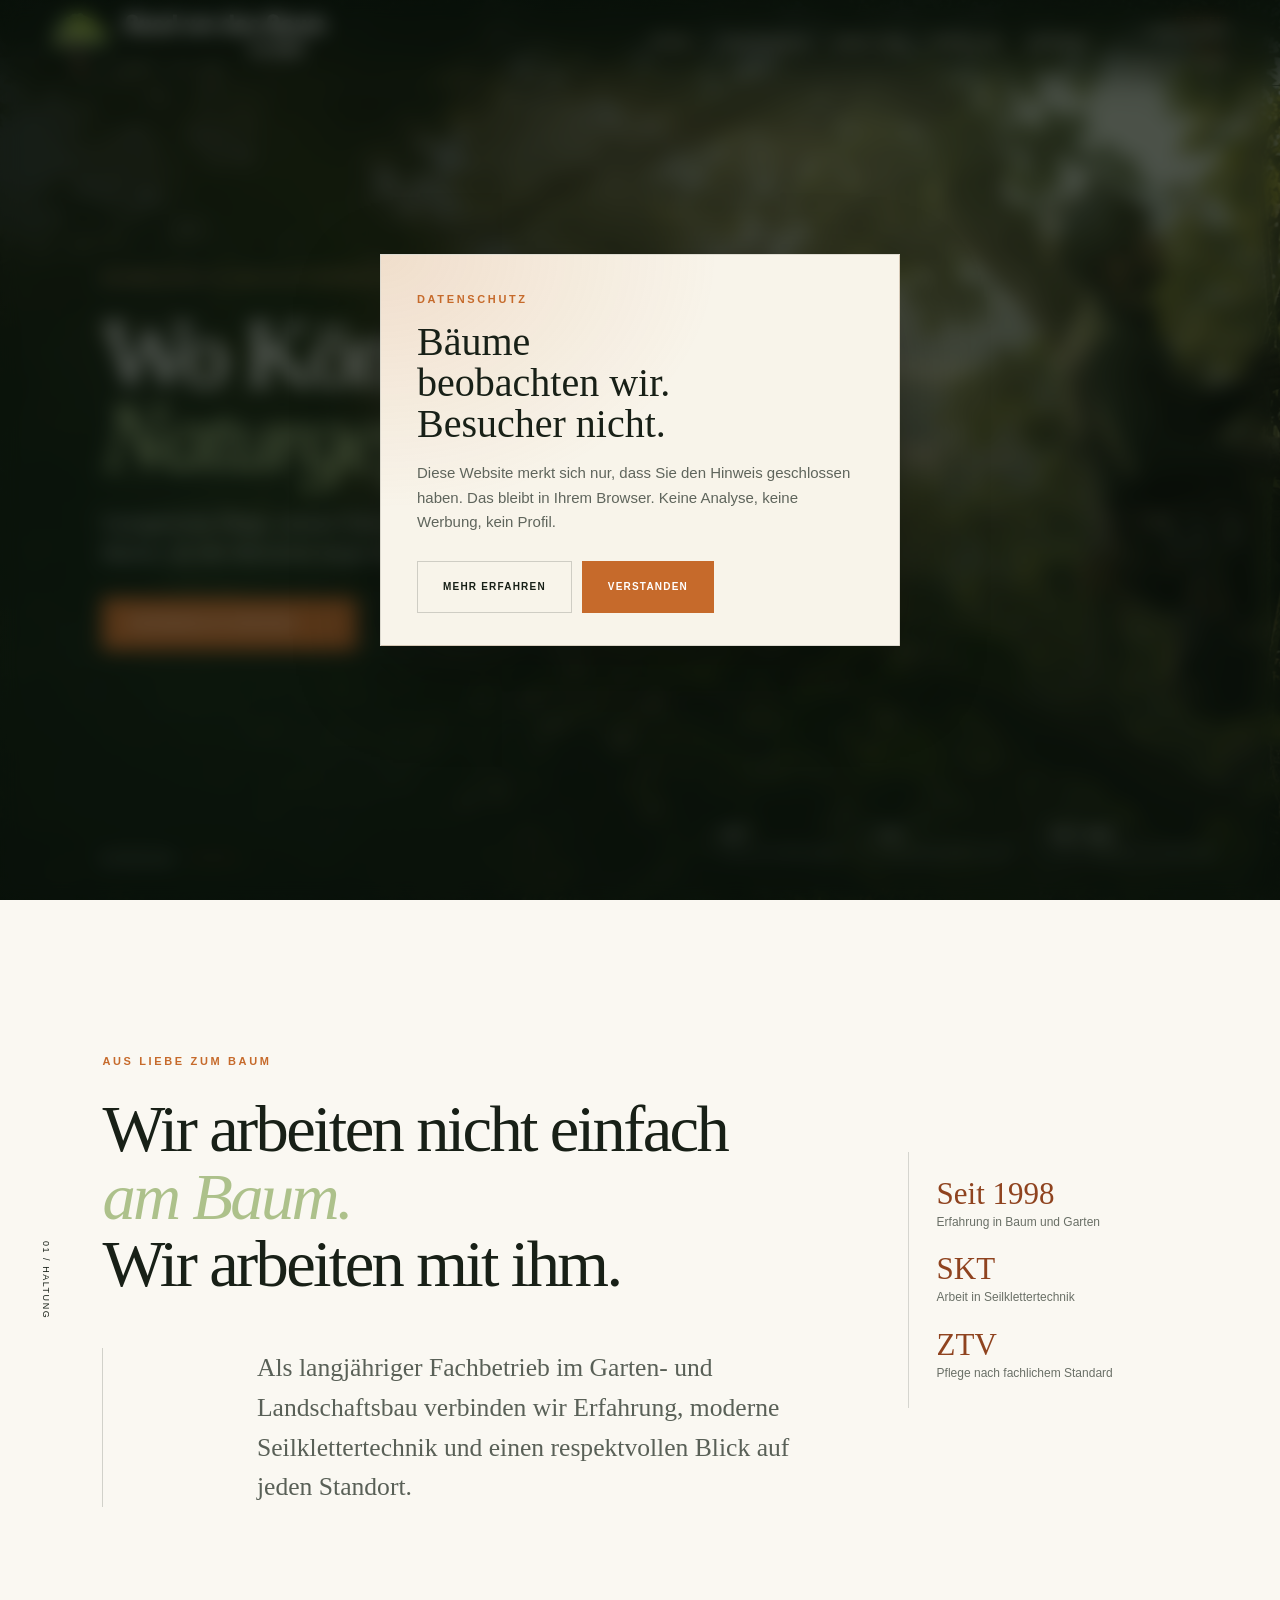
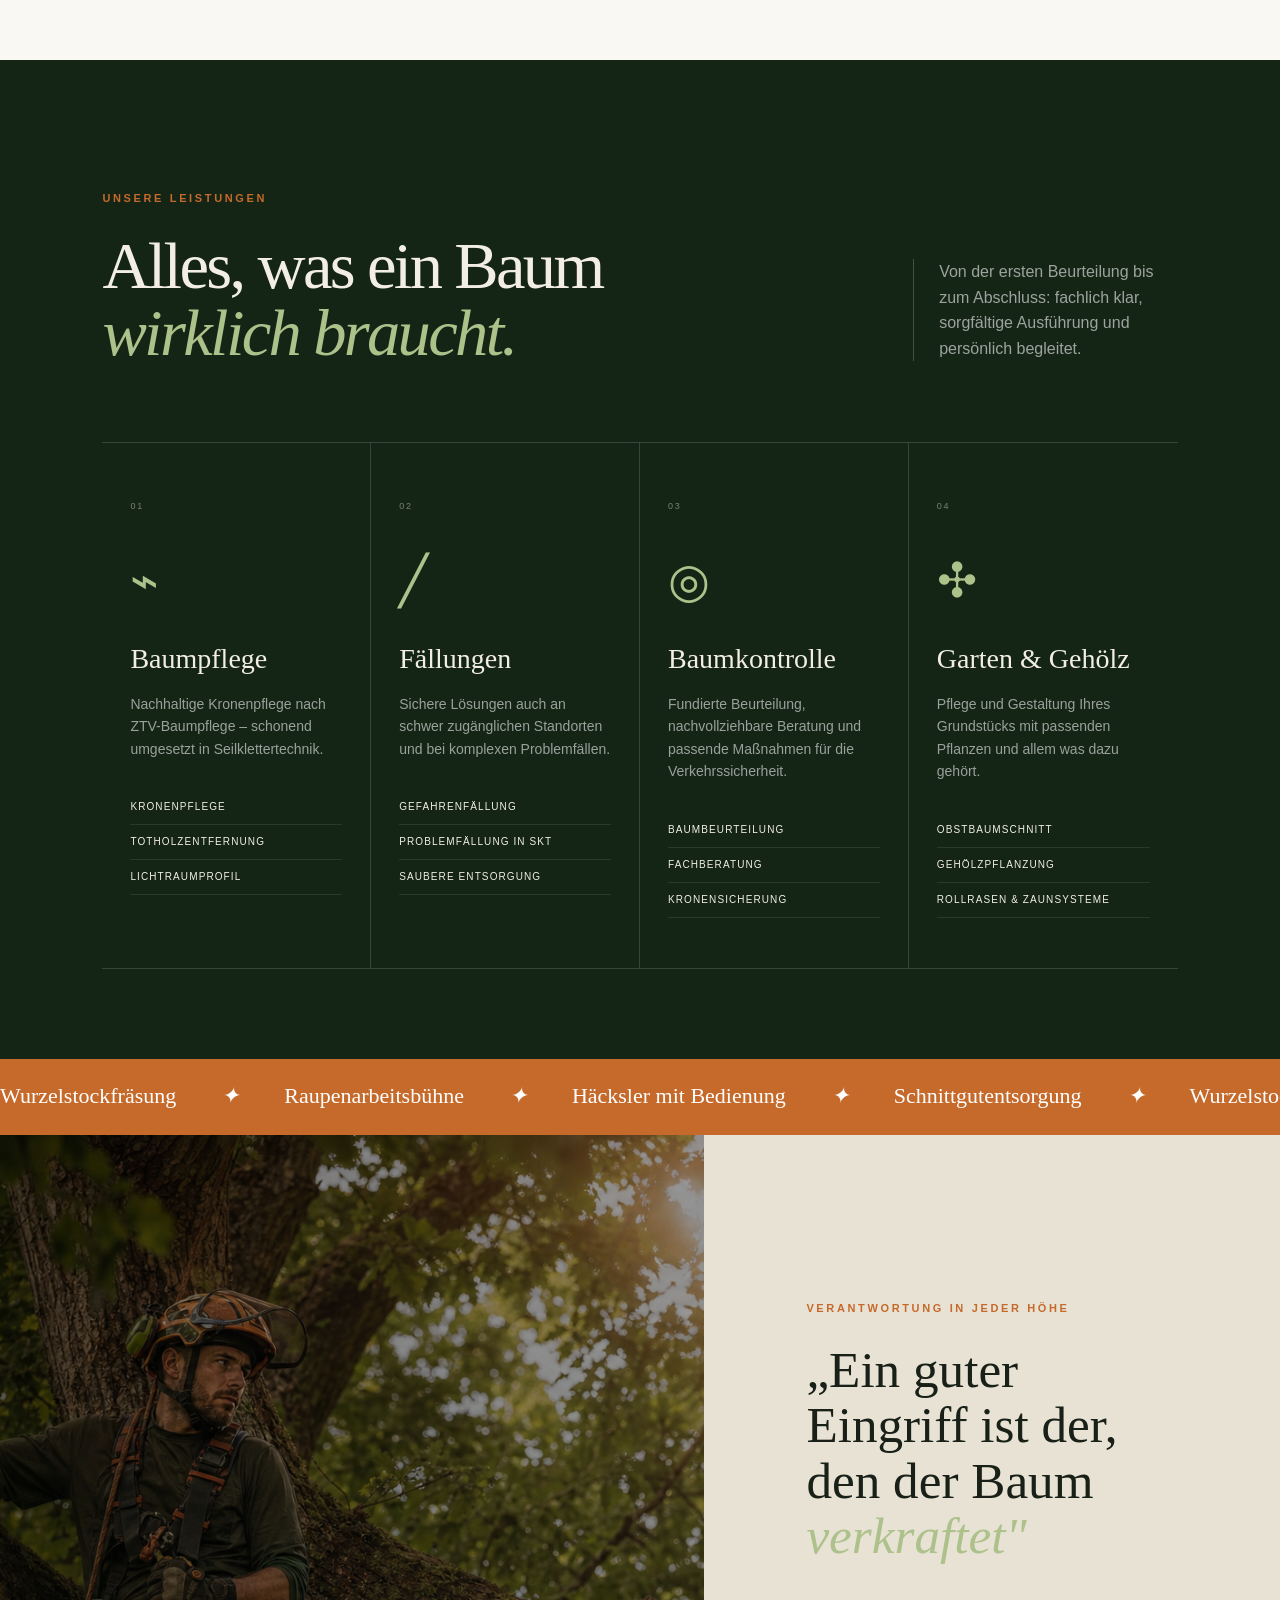
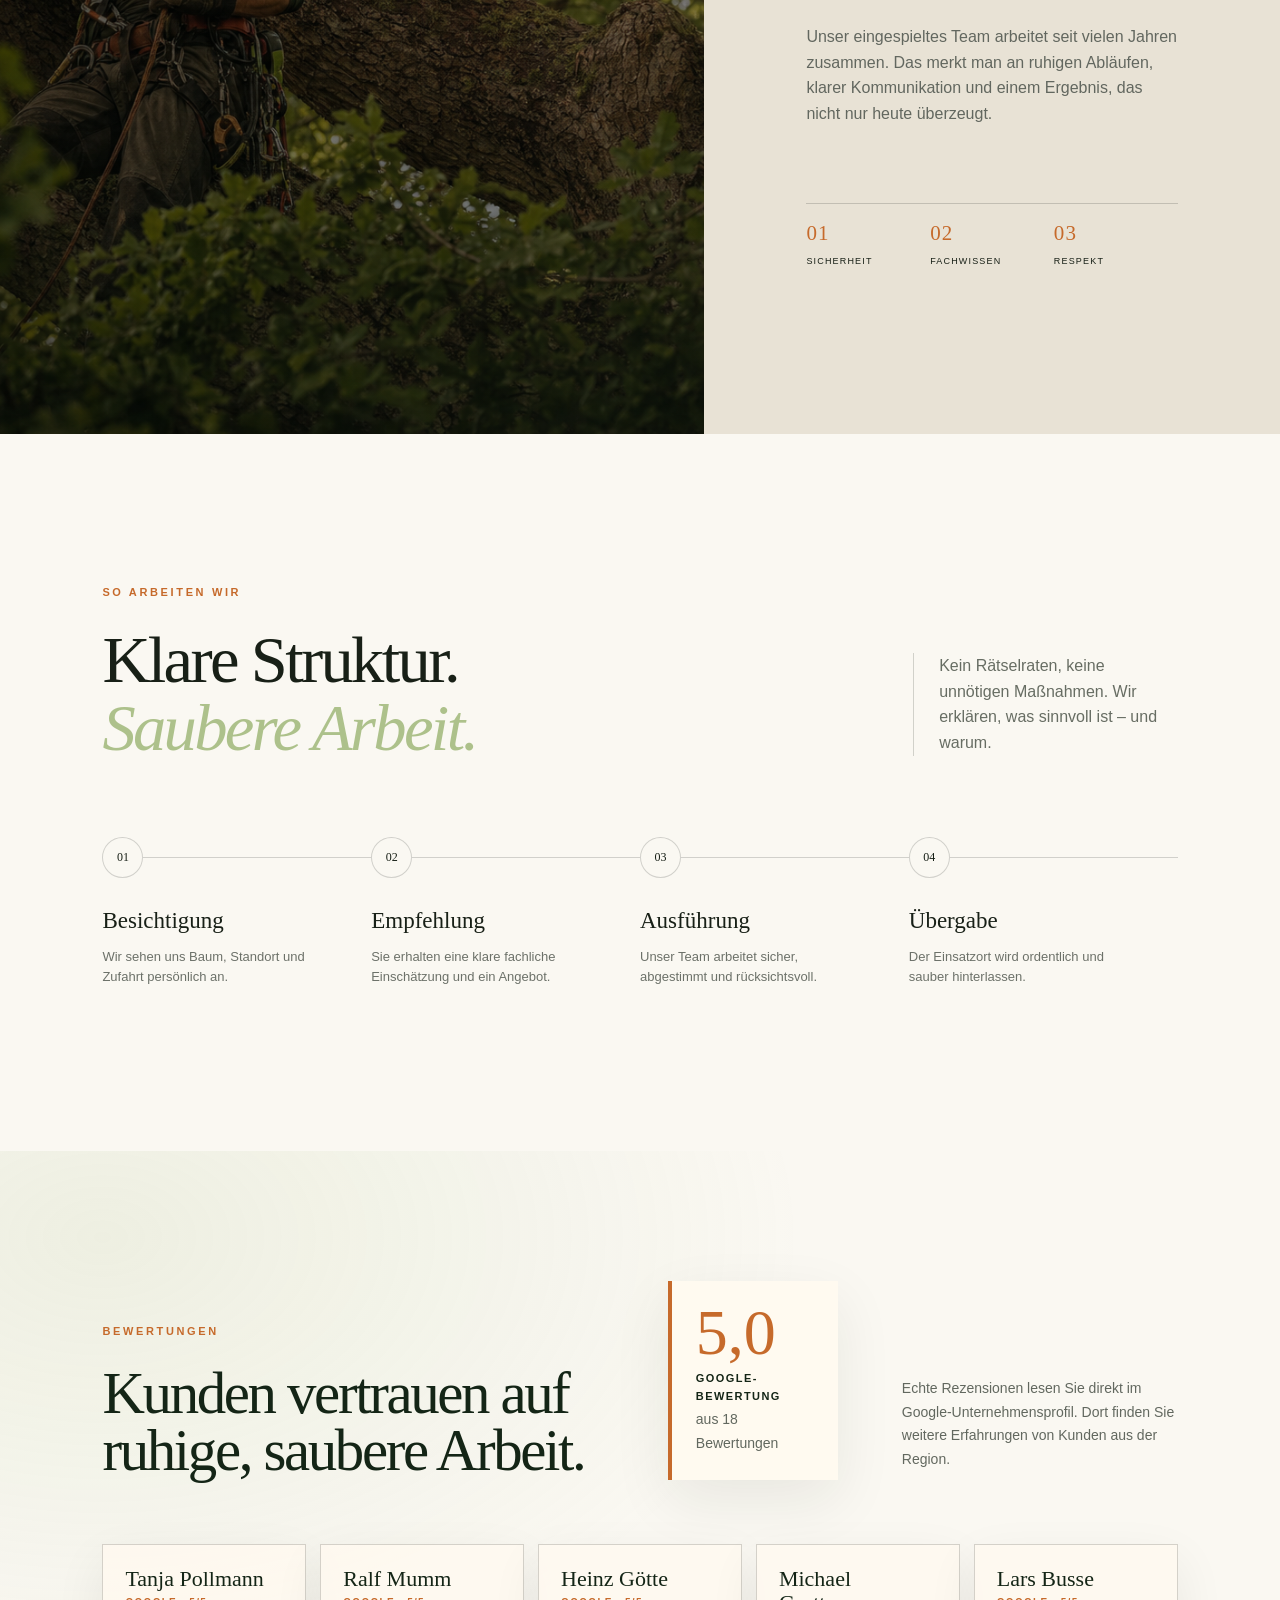
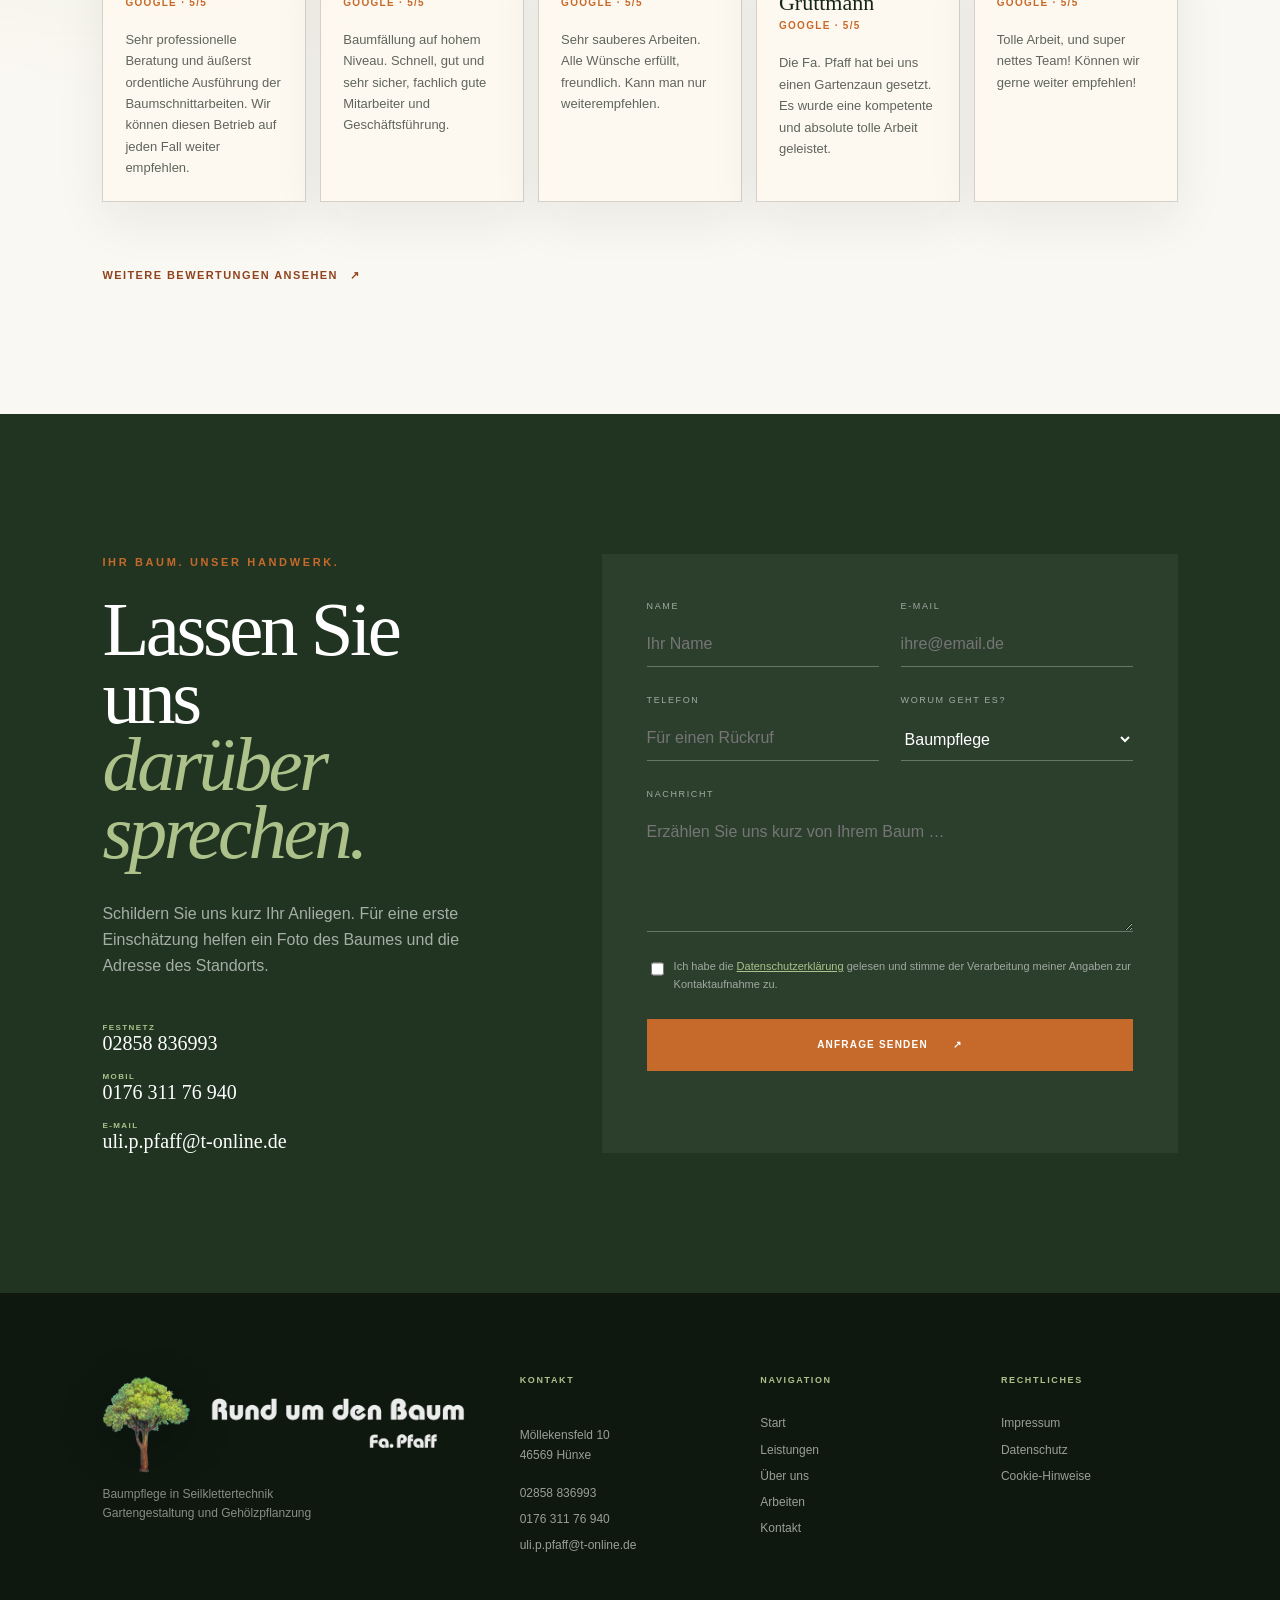
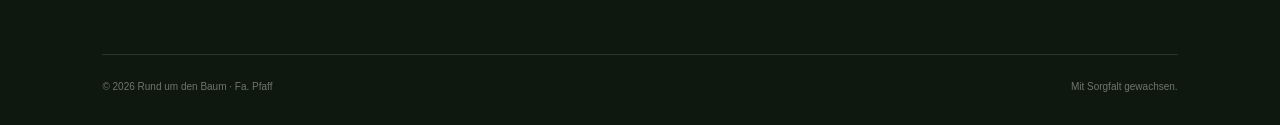
==== commit eae5ea74: "fix: show the cookie notice as a centered card" ====
--- a/index.html
+++ b/index.html
@@ -16,6 +16,7 @@
   <link rel="stylesheet" href="styles/variables.css">
   <link rel="stylesheet" href="styles/global.css">
   <link rel="stylesheet" href="styles/start.css">
+  <script src="https://identity.netlify.com/v1/netlify-identity-widget.js"></script>
 </head>
 
 <body>
@@ -421,18 +422,12 @@
         id="contact-form"
         name="kontakt"
         method="post"
-        action="thanks.html"
+        action="/thanks/"
+        netlify
         data-netlify="true"
-        netlify-honeypot="company"
         enctype="multipart/form-data"
       >
         <input type="hidden" name="form-name" value="kontakt">
-        <p class="form-trap" aria-hidden="true">
-          <label>
-            Firma
-            <input name="company" tabindex="-1" autocomplete="off">
-          </label>
-        </p>
 
         <label>
           <span>Name</span>
@@ -473,7 +468,7 @@
 
         <label class="photo-upload full">
           <span>Fotos hochladen</span>
-          <input type="file" name="photos" accept="image/*" multiple>
+          <input type="file" name="photos" accept="image/*">
           <small>Auf Tablet und Smartphone können Sie hier Fotos vom Baum auswählen.</small>
         </label>
         <label class="consent full">
@@ -612,23 +607,25 @@
   </footer>
 
   <div class="cookie-banner" id="cookie-banner" hidden>
-    <div>
-      <strong>Diese Website bleibt bodenständig.</strong>
+    <div class="cookie-panel" role="dialog" aria-modal="true" aria-labelledby="cookie-title">
+      <p class="eyebrow">Datenschutz</p>
+
+      <strong id="cookie-title">Bäume beobachten wir. Besucher nicht.</strong>
 
       <p>
-        Diese Website verwendet nur technisch notwendige Speicherung.
-        Keine Analyse, kein Tracking, kein Marketing.
+        Diese Website merkt sich nur, dass Sie den Hinweis geschlossen haben.
+        Das bleibt in Ihrem Browser. Keine Analyse, keine Werbung, kein Profil.
       </p>
-    </div>
-
-    <div>
-      <button class="button button-ghost" type="button" data-modal="cookies">
-        Mehr erfahren
-      </button>
-
-      <button class="button button-primary" type="button" id="cookie-ok">
-        Verstanden
-      </button>
+
+      <div>
+        <button class="button button-ghost" type="button" data-modal="cookies">
+          Mehr erfahren
+        </button>
+
+        <button class="button button-primary" type="button" id="cookie-ok">
+          Verstanden
+        </button>
+      </div>
     </div>
   </div>
 
@@ -640,5 +637,16 @@
   <script src="scripts/global.js" defer></script>
   <script src="scripts/contact.js" defer></script>
   <script src="scripts/start.js" defer></script>
+  <script>
+    if (window.netlifyIdentity) {
+      window.netlifyIdentity.on("init", (user) => {
+        if (!user) {
+          window.netlifyIdentity.on("login", () => {
+            document.location.href = "/admin/";
+          });
+        }
+      });
+    }
+  </script>
 </body>
 </html>
--- a/styles/global.css
+++ b/styles/global.css
@@ -543,40 +543,55 @@
 
 .cookie-banner {
   position: fixed;
-  z-index: 30;
-  right: 25px;
-  bottom: 25px;
-  left: 25px;
-  padding: 25px 30px;
-  display: flex;
-  align-items: center;
-  justify-content: space-between;
-  gap: 30px;
-  background: #f8f4ea;
-  color: var(--color-ink);
-  box-shadow: var(--shadow-cookie);
+  z-index: 40;
+  inset: 0;
+  display: grid;
+  place-items: center;
+  padding: 24px;
+  background: rgba(9, 16, 10, .58);
+  backdrop-filter: blur(10px);
 }
 
 .cookie-banner[hidden] {
   display: none;
 }
 
-.cookie-banner strong {
-  font: 400 20px var(--font-serif);
-}
-
-.cookie-banner p {
-  margin: 4px 0 0;
-  color: #676d63;
-  font-size: 12px;
-}
-
-.cookie-banner > div:last-child {
+.cookie-panel {
+  width: min(520px, 100%);
+  padding: 36px 36px 32px;
+  background:
+    radial-gradient(ellipse at 0 0, rgba(198, 106, 43, .16), transparent 46%),
+    #f8f4ea;
+  color: var(--color-ink);
+  border: 1px solid rgba(24, 32, 23, .12);
+  box-shadow: 0 30px 80px rgba(0, 0, 0, .28);
+}
+
+.cookie-panel .eyebrow {
+  margin-bottom: 14px;
+}
+
+.cookie-panel strong {
+  display: block;
+  max-width: 14ch;
+  font: 400 clamp(30px, 4vw, 40px) / 1.02 var(--font-serif);
+}
+
+.cookie-panel p:not(.eyebrow) {
+  margin: 16px 0 0;
+  color: #5f655c;
+  font-size: 15px;
+  line-height: 1.65;
+}
+
+.cookie-panel > div:last-child {
   display: flex;
-  gap: 8px;
-}
-
-.cookie-banner .button-ghost {
+  flex-wrap: wrap;
+  gap: 10px;
+  margin-top: 26px;
+}
+
+.cookie-panel .button-ghost {
   border-color: var(--color-line);
 }
 
@@ -1026,9 +1041,6 @@
     font-size: 11px;
   }
 
-  .cookie-banner {
-    bottom: calc(106px + env(safe-area-inset-bottom));
-  }
 }
 
 @media (max-width: 640px) {
@@ -1094,17 +1106,14 @@
   }
 
   .cookie-banner {
-    right: 10px;
-    bottom: calc(106px + env(safe-area-inset-bottom));
-    left: 10px;
-    display: block;
-  }
-
-  .cookie-banner > div:last-child {
-    margin-top: 15px;
-  }
-
-  .cookie-banner .button {
+    padding: 16px;
+  }
+
+  .cookie-panel {
+    padding: 28px 22px 22px;
+  }
+
+  .cookie-panel .button {
     padding: 0 14px;
   }
 
